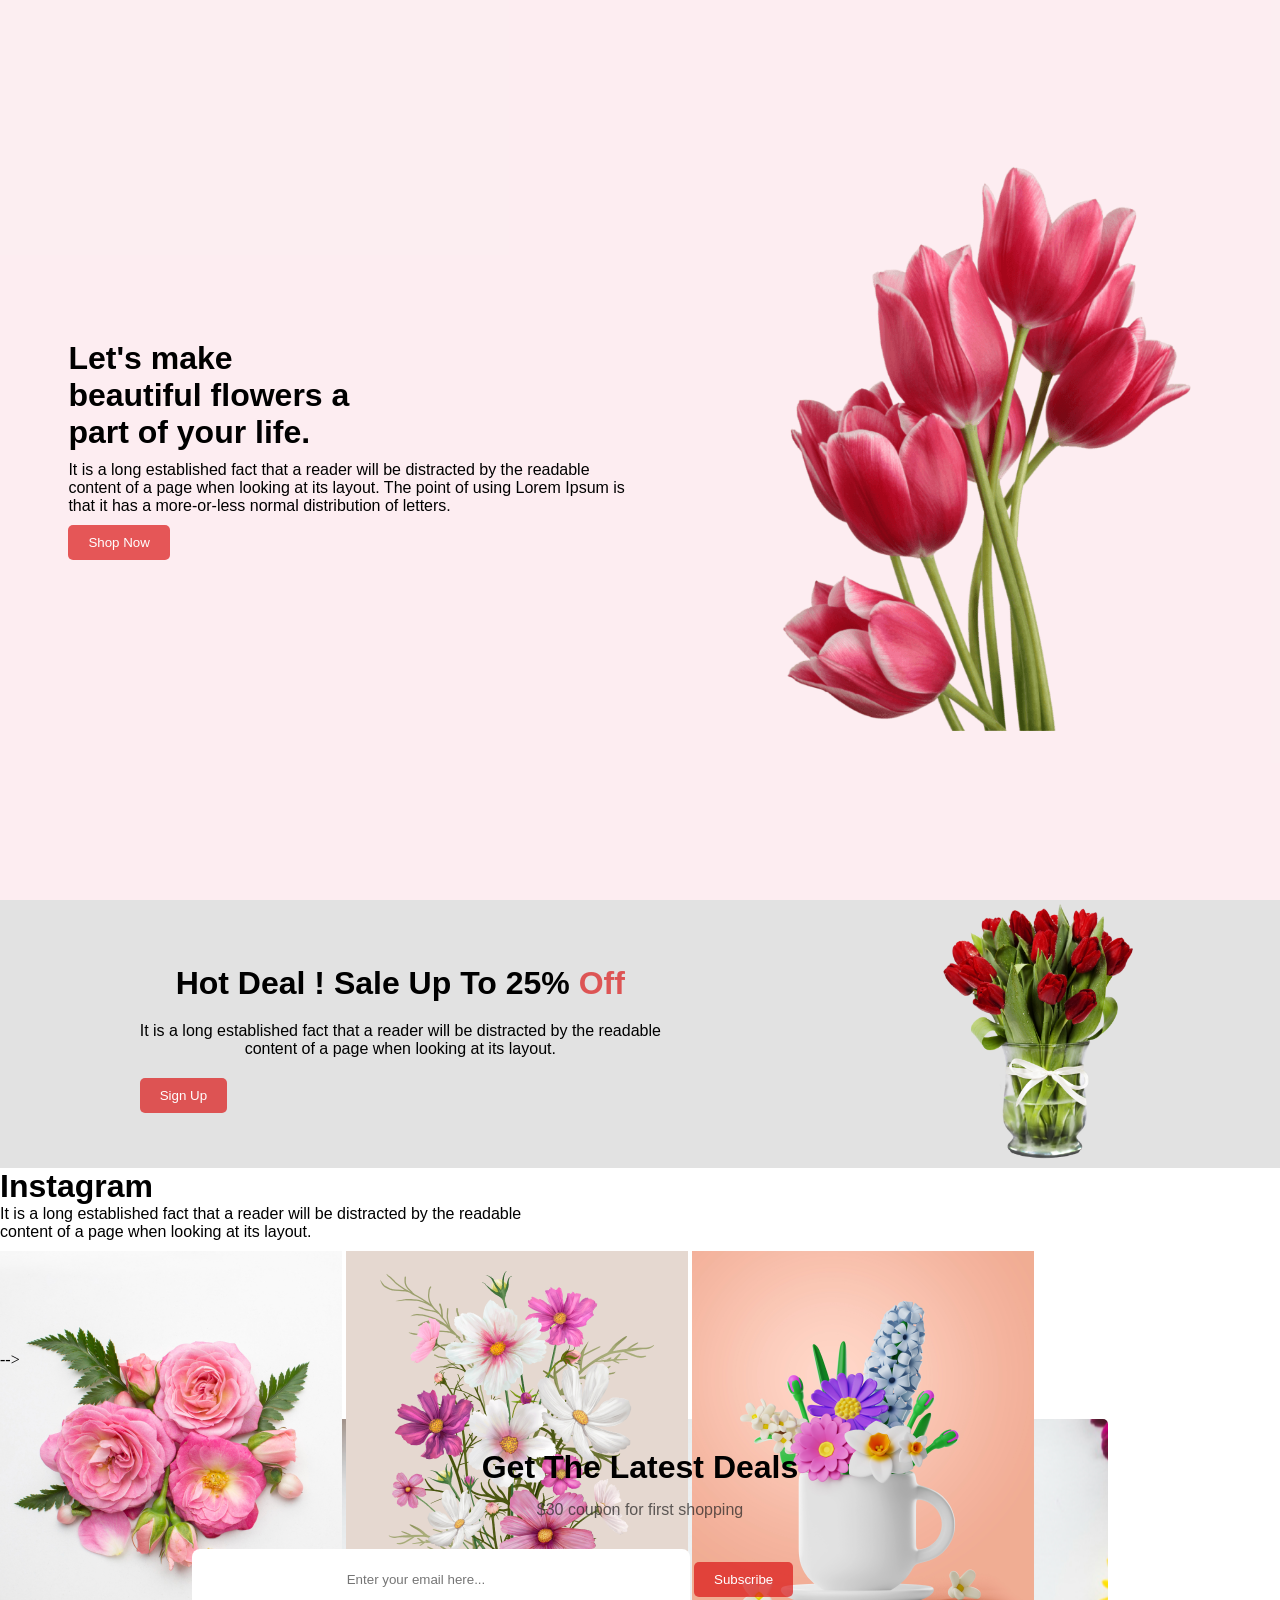
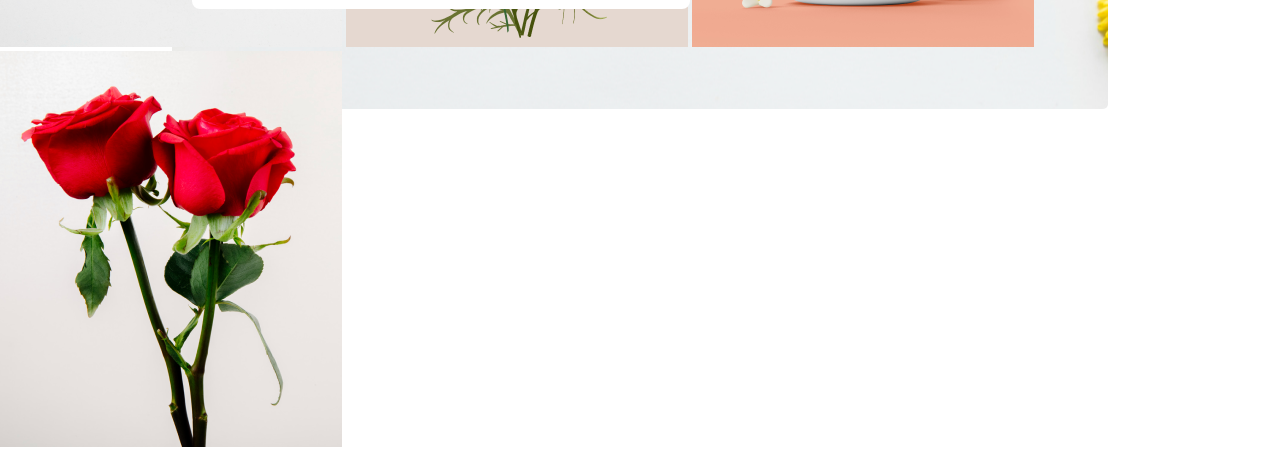
==== flower-shop-assignment/Traial/traial.html @ 669c4208 "first commit" ====
<!DOCTYPE html>
<html lang="en">

<head>
    <meta charset="UTF-8">
    <meta name="viewport" content="width=device-width, initial-scale=1.0">
    <title>Online Flower Shop</title>
    <link rel="stylesheet" href="style/style.css">
</head>

<body>
    <header>


    </header>
    <main>
        <!-- this is the heading section -->
        <section>
            <div class="banner">
                <div class="text">
                    <h1 class="title">Let's make <br> beautiful flowers a 
                     <br> part of your life.</h1>
                    <p class="paragraph">It is a long established fact that a reader will be distracted by the readable <br> content of a page when looking at its layout. The point of using Lorem Ipsum is <br> that it has a more-or-less normal distribution of letters.</p>
                    <input class="btn" type="button" value="Shop Now">
                </div>
                <div class="banner-photo">
                    <img width="450px" src="../Flower Asset/pngwing 10.png" alt="">

                </div>

            </div>

        </section>

        <!-- This is the hot deal section -->
        <section>
            <div class="section">
                <div class="head">
                    <h1 >Hot Deal ! Sale Up To 25% <span>Off</span> </h1>
                    <p>It is a long established fact that a reader will be distracted by the readable<br>content of a page when looking at its layout.</p>
                    <input class="btn change" type="button" value="Sign Up">
                </div>
                <div class="photo">  
                    <img width="200px" src="../Flower Asset/pngwing 8.png" alt="">
                </div>
            </div>
        </section>

        <!-- instagram
        <!-- <section> -->
          <div class="instagram">  
            <div class="paragraph">
                <h1>Instagram</h1>
                <p>It is a long established fact that a reader will be distracted by the readable<br>content of a page when looking at its layout.</p>
            </div>
            <div class="img">
                <img src="../Flower Asset/Flower 01.png" alt="">
                <img src="../Flower Asset/Rectangle 4.png" alt="">
                <img src="../Flower Asset/Rectangle 5.png" alt="">
                <img src="../Flower Asset/Rectangle 6.png" alt="">
            </div>

        </div>
        </section>
         -->
        <!-- get the latest details -->
        <section>
            <div class="Subscribecontainer">
                <h1 class="description">Get The Latest Deals</h1>
                <p>$30 coupon for first shopping</p>
                <input class="input" placeholder="Enter your email here..." type="text" class="email">
                <button class="btn" type="button">Subscribe</button>
                
                
            </div>
        </section>

    </main>
    <footer>


    </footer>
</body>

</html>
---- flower-shop-assignment/Traial/style/style.css ----
* {
    margin: 0px;
    padding: 0px;
}

.banner {
    display: flex;
    justify-content: space-around;
    height: 100vh;
    align-items: center;
    background-color:rgba(229, 84, 115, 0.10);    
    background-position: center;
    background-size: cover;
    background-repeat: no-repeat;
}

.title {
    font-size: xx-large;
    font-weight: bold;
    font-family: 'Franklin Gothic Medium', 'Arial Narrow', Arial, sans-serif;
    padding-bottom: 10px;

}

.paragraph {
    font-family: 'Segoe UI', Tahoma, Geneva, Verdana, sans-serif;
    padding-bottom: 10px;
}

.btn{
    padding: 10px 20px;
    background-color: rgba(219, 20, 20, 0.692);
    color: white;
    border: none;
    border-radius: 5px;
    
}
.section{
    display: flex;
    justify-content: space-around;
    align-items: center;
    background-color:rgb(226, 226, 226);
    background-position: center;
    background-size: cover;
    background-repeat: no-repeat;
}      
span{
    color:rgba(219, 20, 20, 0.692);
}
.description,.head > h1{
font-family: 'Segoe UI', Tahoma, Geneva, Verdana, sans-serif;
font-size: xx-large;
padding-top: 10px;
padding-bottom: 10px;
text-align: center;
justify-content: center;
}
.head > p{
    font-family: 'Segoe UI', Tahoma, Geneva, Verdana, sans-serif;
    padding-top: 10px;
    padding-bottom: 20px;
    justify-content: center;
    text-align: center;
}
.paragraph,{
    font-family: 'Segoe UI', Tahoma, Geneva, Verdana, sans-serif;
    font-size: x-large;
    padding-top: 20px;
    padding-bottom: 10px;
    text-align: center;
    justify-content: center;
}
.img{
    justify-content: space-evenly;
    align-items: center;
    white: space 5px;
    height: 100px;
}
.Subscribecontainer{
    background-image: url("../style/back\ 9.png");
    width: 70%;
    margin: auto;
    padding: 20px;
    border-radius: 5px;
    margin-top: 50px;
    margin-bottom:50px;
    background-position: center;  
    height: 250px;
}
.input{
    height: 60px;
    flex-shrink: 0;
    padding-right: 50px;
    border-radius: 8px;
    background: #FFF;
    width: 50%;
    text-align: center;
    border: none;
   
}
.Subscribecontainer > p{
    font-family: 'Segoe UI', Tahoma, Geneva, Verdana, sans-serif;
    color: rgba(34, 32, 32, 0.706);
    padding-top: 5px;
    padding-bottom: 30px;
    text-align: center;
    justify-content: center;  
}
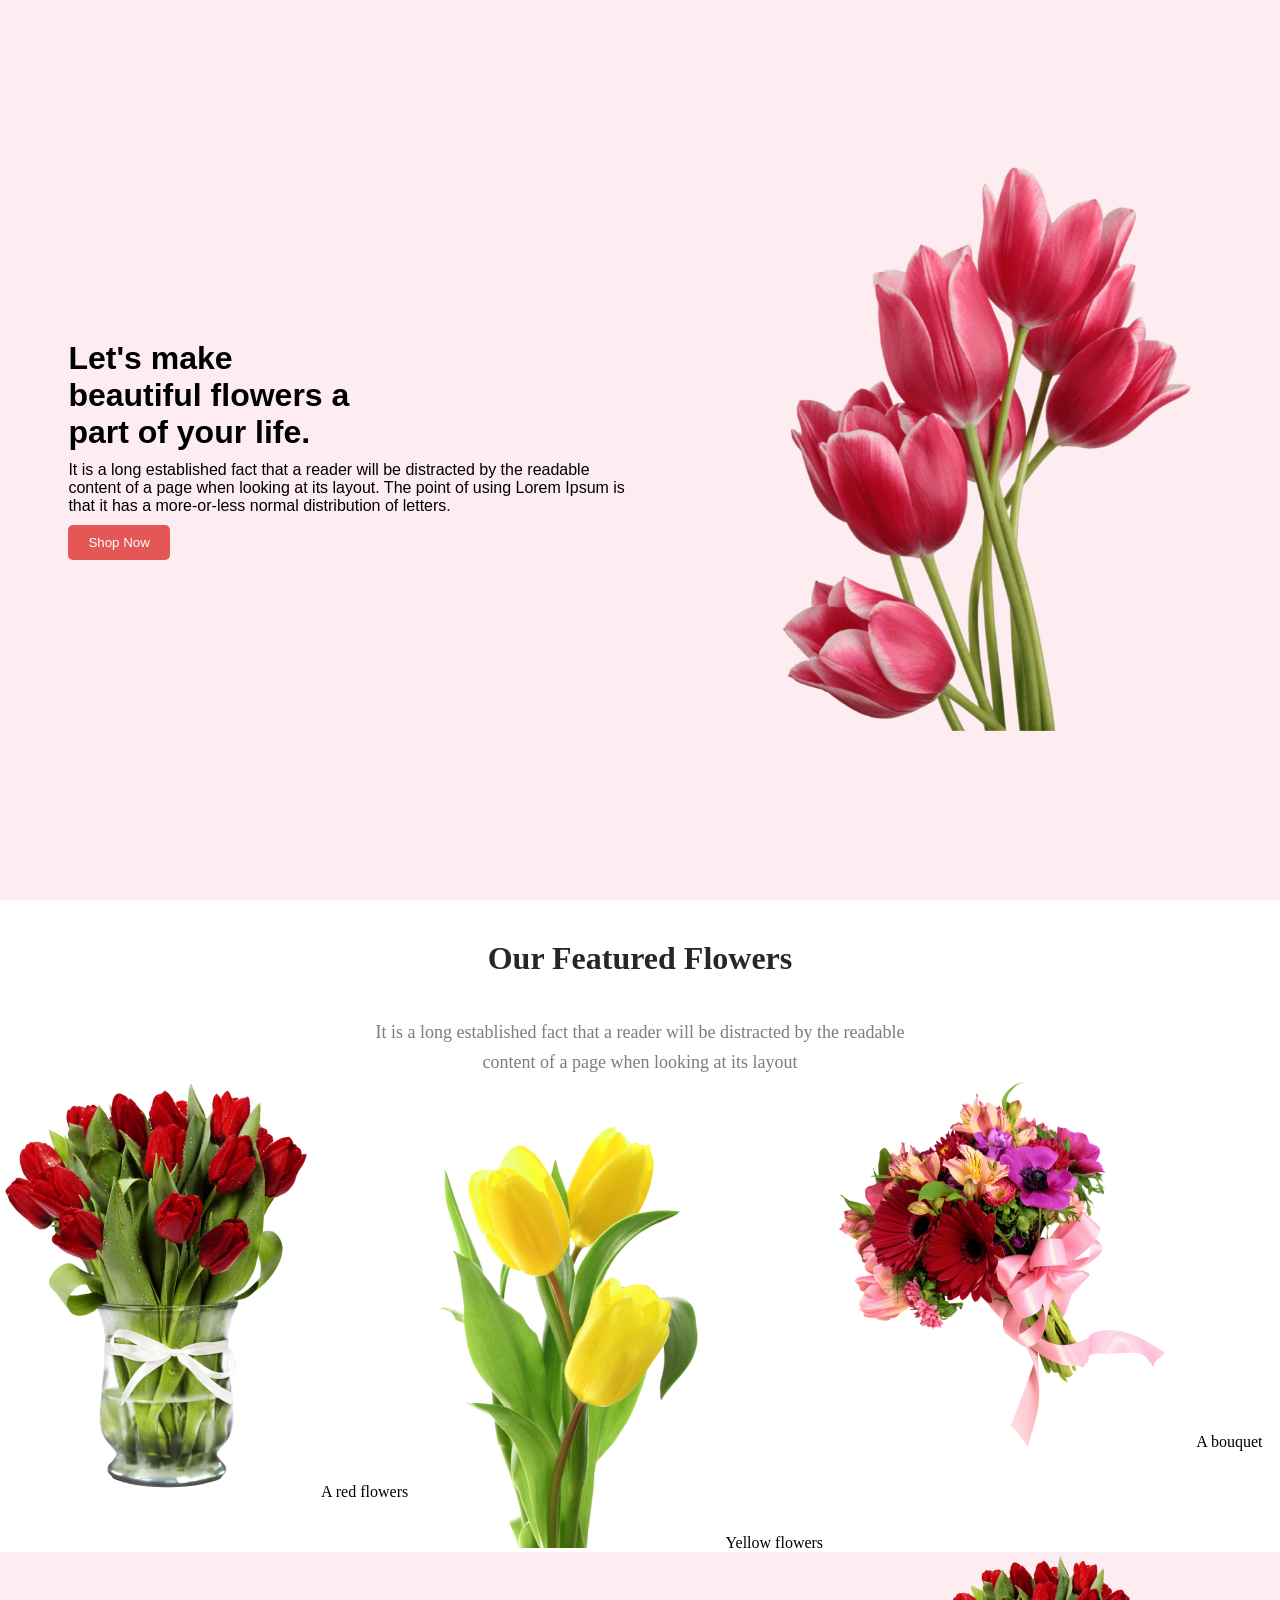
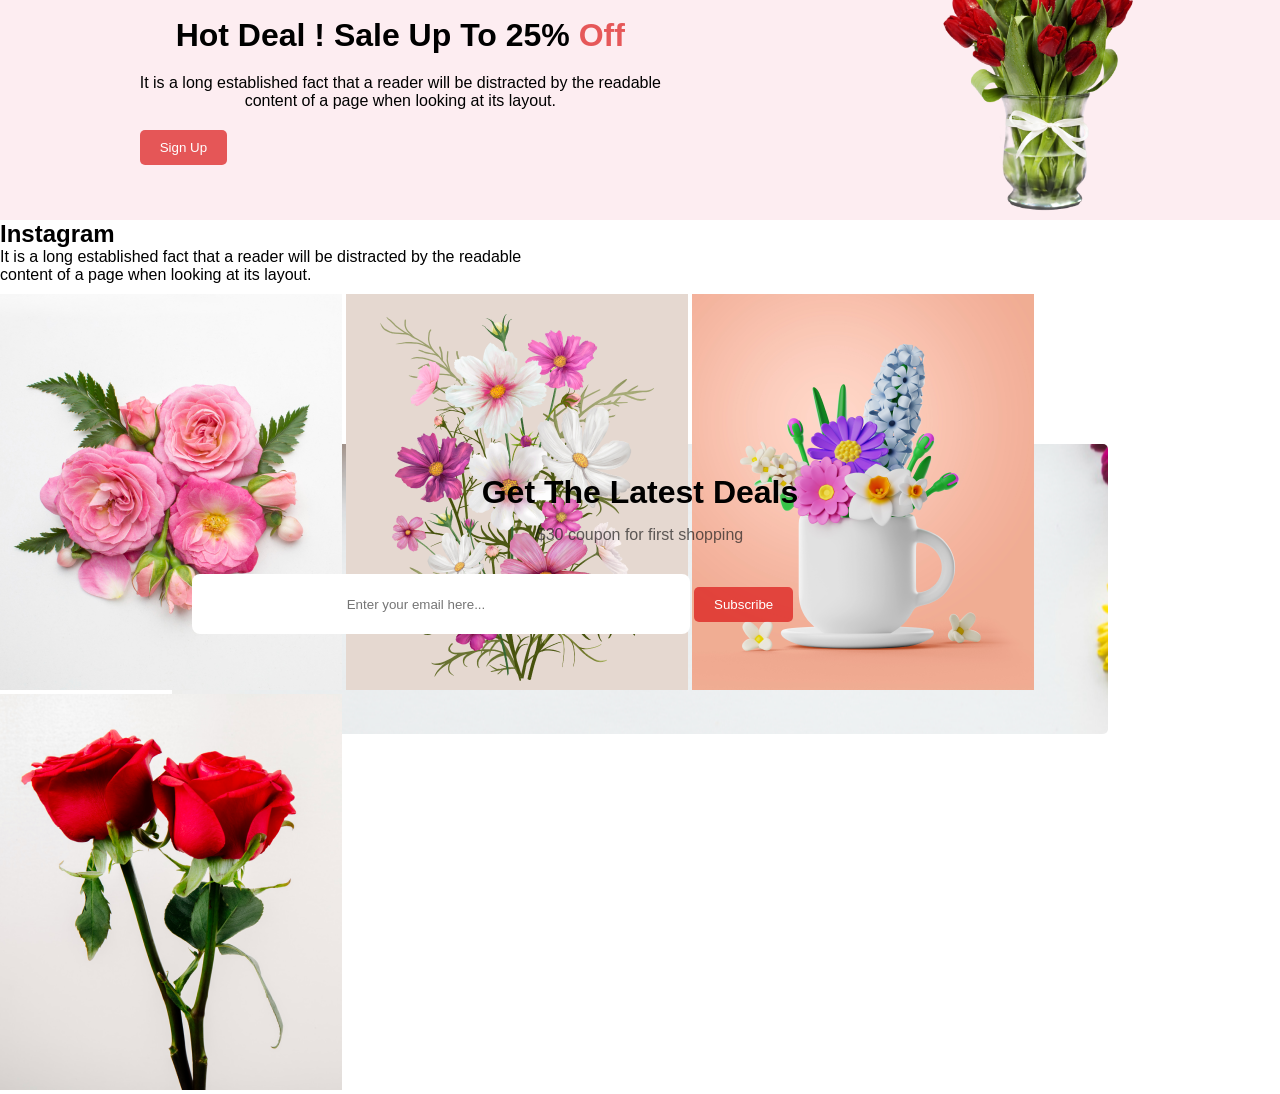
==== commit 518198b4: "our features" ====
--- a/flower-shop-assignment/Traial/traial.html
+++ b/flower-shop-assignment/Traial/traial.html
@@ -10,68 +10,91 @@
 
 <body>
     <header>
-
-
-    </header>
-    <main>
-        <!-- this is the heading section -->
+    <!-- this is the heading section -->
         <section>
             <div class="banner">
                 <div class="text">
-                    <h1 class="title">Let's make <br> beautiful flowers a 
-                     <br> part of your life.</h1>
-                    <p class="paragraph">It is a long established fact that a reader will be distracted by the readable <br> content of a page when looking at its layout. The point of using Lorem Ipsum is <br> that it has a more-or-less normal distribution of letters.</p>
+                    <h1 class="title">Let's make <br> beautiful flowers a
+                    <br> part of your life.</h1>
+                    <p class="paragraph">It is a long established fact that a reader will be distracted by the readable
+                    <br> content of a page when looking at its layout. The point of using Lorem Ipsum is <br> that it has a more-or-less normal distribution of letters.</p>
                     <input class="btn" type="button" value="Shop Now">
                 </div>
                 <div class="banner-photo">
                     <img width="450px" src="../Flower Asset/pngwing 10.png" alt="">
 
                 </div>
-
             </div>
 
         </section>
 
-        <!-- This is the hot deal section -->
+    </header>
+    <main>
+        <!-- our feature -->
+        <section>
+            <h3 class="section-title">Our Featured Flowers</h3>
+            <p class="section-description">It is a long established fact that a reader will be distracted by the readable <br>
+            content of a page when looking at its layout</p>            
+        
+            <div class="picture-container">
+                <div class="picture1">
+                    <img src="../Flower Asset/pngwing 8.png" alt="">
+                    <caption class="cap-des">A red flowers</caption>
+                </div>
+                <div class="picture2">
+                    <img src="../Flower Asset/pngwing 7.png" alt="">
+                    <caption class="cap-des">Yellow flowers</caption>
+                </div>
+                <div class="picture3">
+                    <img src="../Flower Asset/pngwing 5.png" alt="">
+                    <caption class="cap-des">A bouquet</caption>
+                </div>
+
+            </div>
+        </section>
+        
+    <!-- This is the hot deal section -->
         <section>
             <div class="section">
                 <div class="head">
-                    <h1 >Hot Deal ! Sale Up To 25% <span>Off</span> </h1>
-                    <p>It is a long established fact that a reader will be distracted by the readable<br>content of a page when looking at its layout.</p>
+                    <h1>Hot Deal ! Sale Up To 25% <span>Off</span> </h1>
+                    <p>It is a long established fact that a reader will be distracted by the readable<br>content of a
+                        page when looking at its layout.</p>
                     <input class="btn change" type="button" value="Sign Up">
                 </div>
-                <div class="photo">  
+                <div class="photo">
                     <img width="200px" src="../Flower Asset/pngwing 8.png" alt="">
                 </div>
             </div>
         </section>
 
-        <!-- instagram
-        <!-- <section> -->
-          <div class="instagram">  
-            <div class="paragraph">
-                <h1>Instagram</h1>
-                <p>It is a long established fact that a reader will be distracted by the readable<br>content of a page when looking at its layout.</p>
+    <!-- instagram -->
+        <section>
+            <div class="instagram">
+                <div class="paragraph">
+                    <h1>Instagram</h1>
+                    <p>It is a long established fact that a reader will be distracted by the readable<br>content of a
+                        page when looking at its layout.</p>
+                </div>
+                <div class="img">
+                    <img src="../Flower Asset/Flower 01.png" alt="">
+                    <img src="../Flower Asset/Rectangle 4.png" alt="">
+                    <img src="../Flower Asset/Rectangle 5.png" alt="">
+                    <img src="../Flower Asset/Rectangle 6.png" alt="">
+                </div>
+
             </div>
-            <div class="img">
-                <img src="../Flower Asset/Flower 01.png" alt="">
-                <img src="../Flower Asset/Rectangle 4.png" alt="">
-                <img src="../Flower Asset/Rectangle 5.png" alt="">
-                <img src="../Flower Asset/Rectangle 6.png" alt="">
-            </div>
+        </section>
 
-        </div>
-        </section>
-         -->
-        <!-- get the latest details -->
+
+    <!-- get the latest details -->
         <section>
             <div class="Subscribecontainer">
                 <h1 class="description">Get The Latest Deals</h1>
                 <p>$30 coupon for first shopping</p>
                 <input class="input" placeholder="Enter your email here..." type="text" class="email">
                 <button class="btn" type="button">Subscribe</button>
-                
-                
+
             </div>
         </section>
 
--- a/flower-shop-assignment/Traial/style/style.css
+++ b/flower-shop-assignment/Traial/style/style.css
@@ -14,6 +14,7 @@
     background-repeat: no-repeat;
 }
 
+
 .title {
     font-size: xx-large;
     font-weight: bold;
@@ -21,7 +22,26 @@
     padding-bottom: 10px;
 
 }
+.featurecontainer > h1{
+    color: #272727;
+    text-align: center;
+    font-family: Lato;
+    font-size: xx-large;
+    font-style: normal;
+    font-weight: bold;
+    line-height: normal;
+    margin-top: 8%;
+    margin-bottom: 2%;
+}
+.featurecontainer > p{
+    color: #343333;
+    text-align: center;
+    font-family: Lato;
+    font-style: normal;
+    line-height: normal;
+    margin-bottom: 4%;
 
+} 
 .paragraph {
     font-family: 'Segoe UI', Tahoma, Geneva, Verdana, sans-serif;
     padding-bottom: 10px;
@@ -39,7 +59,7 @@
     display: flex;
     justify-content: space-around;
     align-items: center;
-    background-color:rgb(226, 226, 226);
+    background-color:rgba(229, 84, 115, 0.10);
     background-position: center;
     background-size: cover;
     background-repeat: no-repeat;
@@ -105,4 +125,27 @@
     padding-bottom: 30px;
     text-align: center;
     justify-content: center;  
+}
+.section-title{
+    color: #272727;
+    text-align: center;
+    font-family: Lato;
+    font-size: xx-large;
+    font-style: normal;
+    font-weight: 800;
+    line-height: normal;
+    padding: 40px;
+
+}
+.section-description{
+    color: rgba(39, 39, 39, 0.60);
+    text-align: center;
+    font-family: Lato;
+    font-size: 18px;
+    font-style: normal;
+    font-weight: 400;
+    line-height: 30px;
+}
+.picture-container{
+    display: flex;
 }
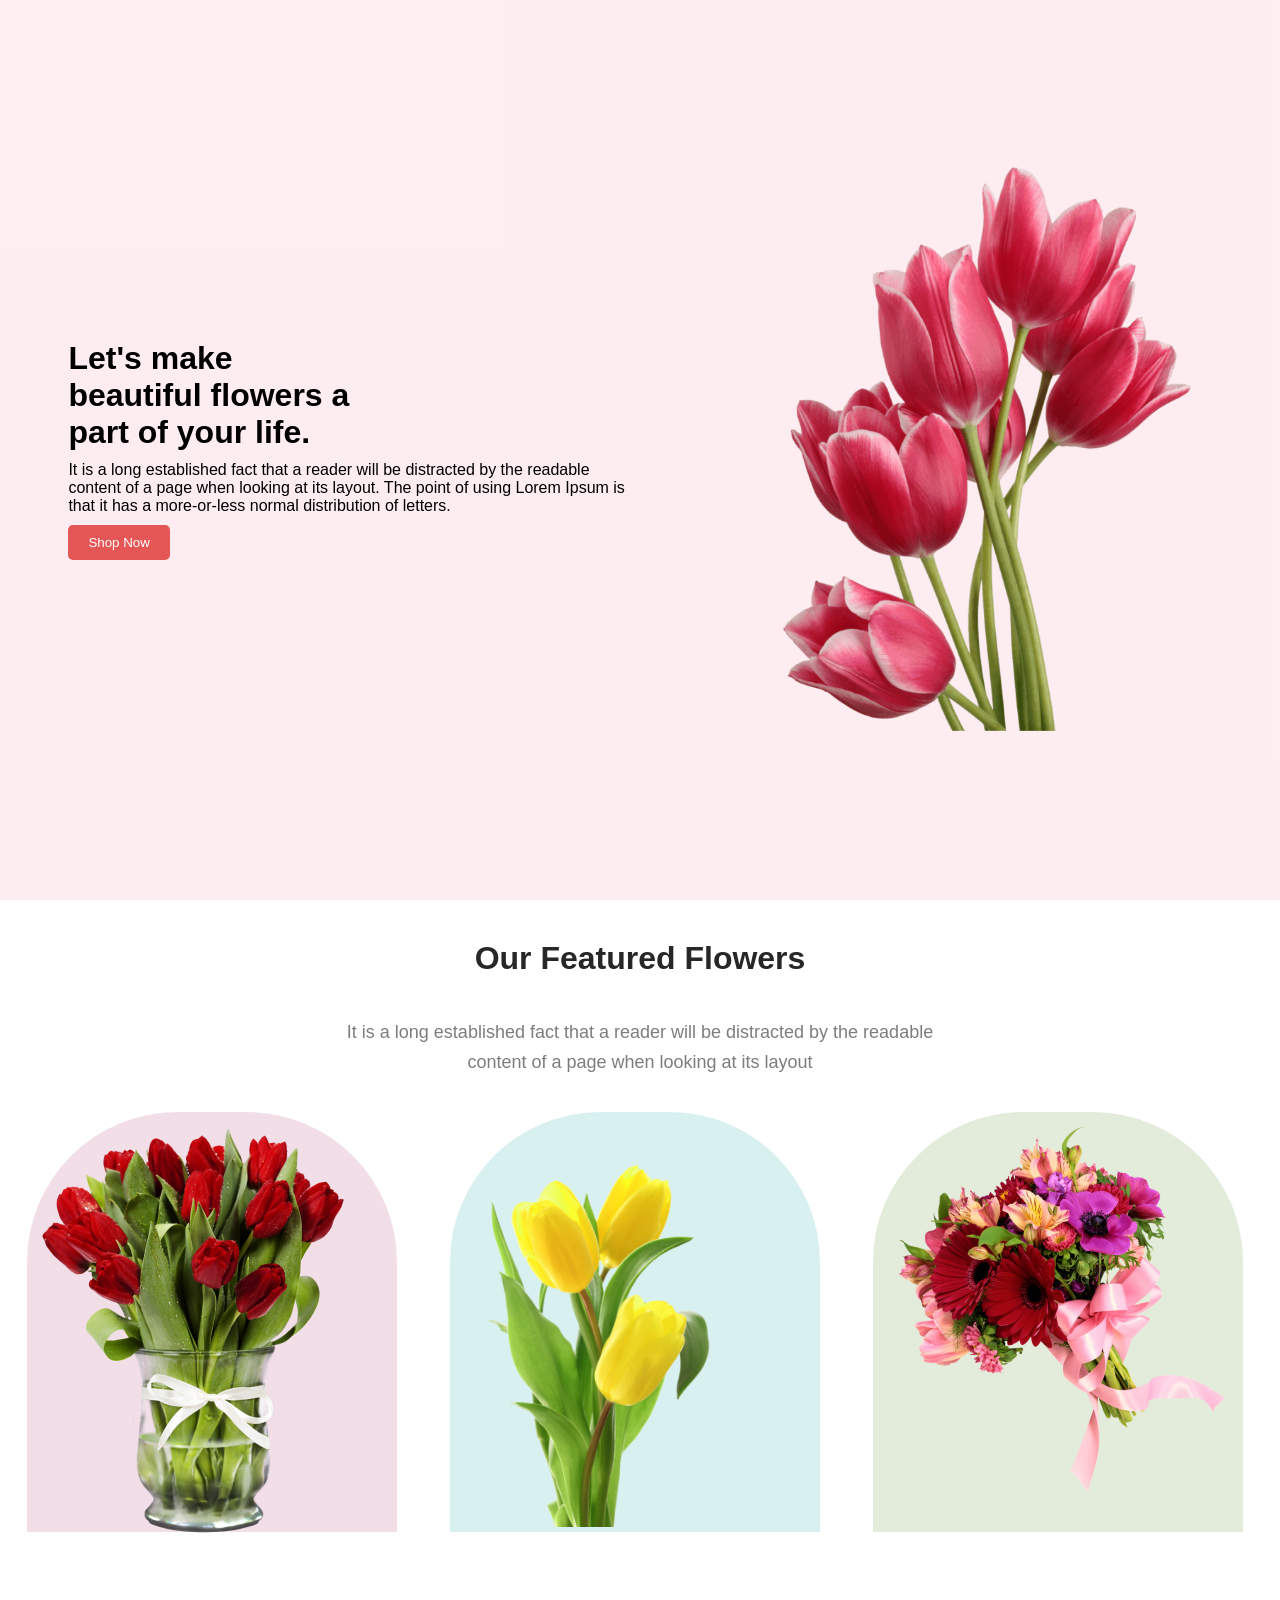
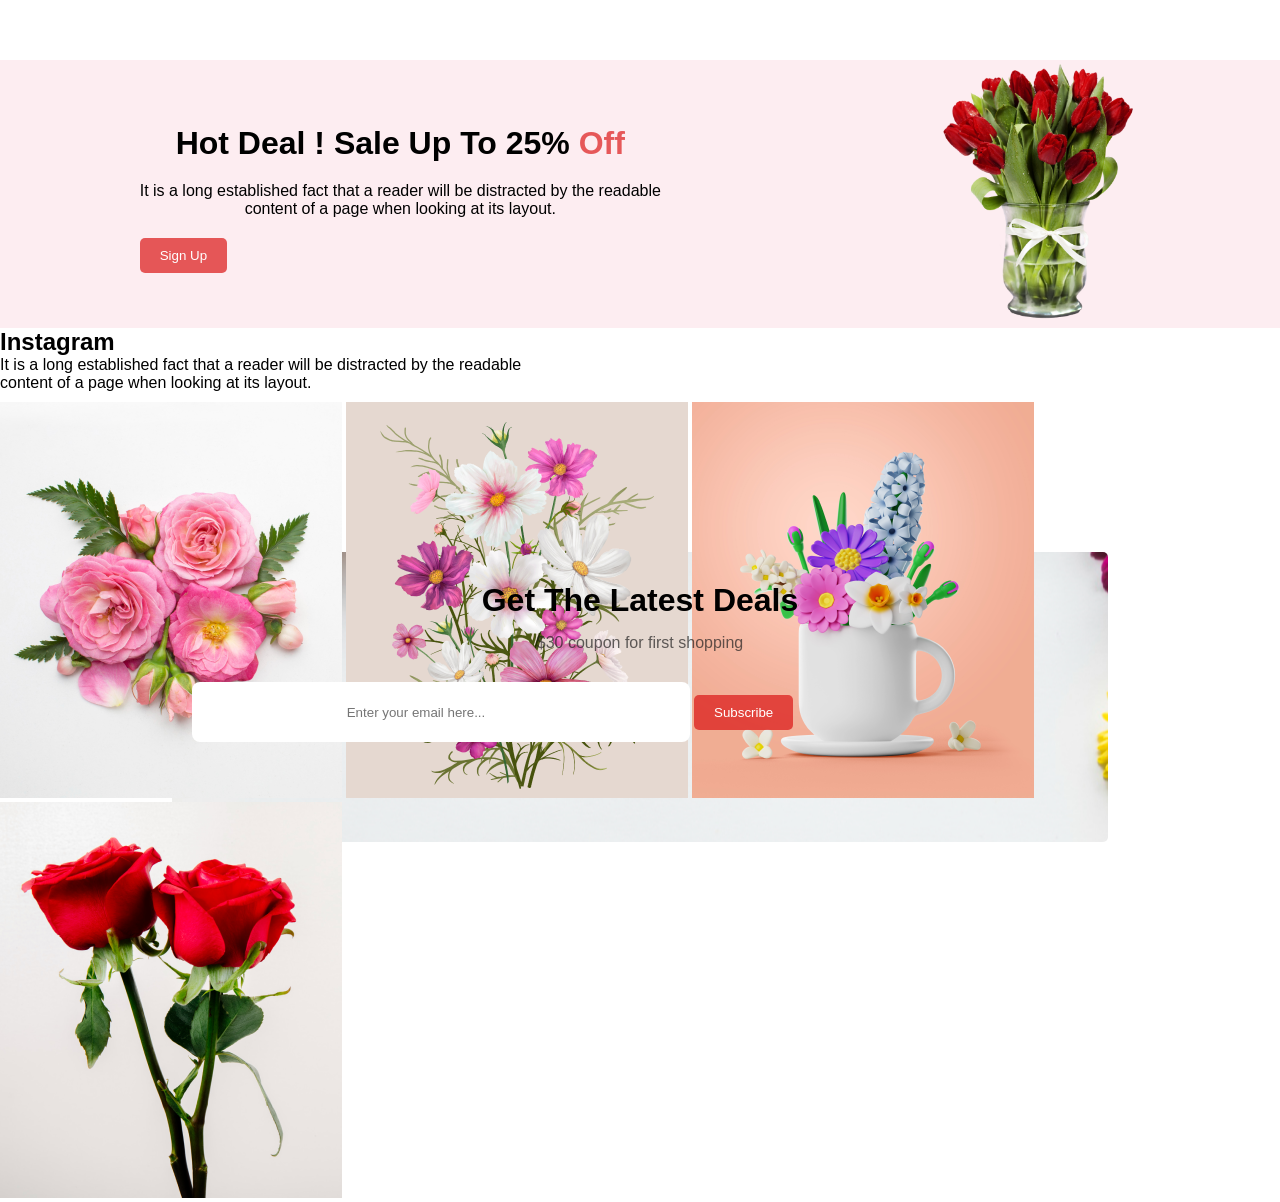
==== commit 26353dba: "our features flowers" ====
--- a/flower-shop-assignment/Traial/traial.html
+++ b/flower-shop-assignment/Traial/traial.html
@@ -39,18 +39,21 @@
             <div class="picture-container">
                 <div class="picture1">
                     <img src="../Flower Asset/pngwing 8.png" alt="">
-                    <caption class="cap-des">A red flowers</caption>
                 </div>
                 <div class="picture2">
-                    <img src="../Flower Asset/pngwing 7.png" alt="">
-                    <caption class="cap-des">Yellow flowers</caption>
+                    <img width="270px" src="../Flower Asset/pngwing 7.png" alt="">
                 </div>
                 <div class="picture3">
                     <img src="../Flower Asset/pngwing 5.png" alt="">
-                    <caption class="cap-des">A bouquet</caption>
                 </div>
 
             </div>
+        
+        <section>
+
+
+        </section>    
+            
         </section>
         
     <!-- This is the hot deal section -->
--- a/flower-shop-assignment/Traial/style/style.css
+++ b/flower-shop-assignment/Traial/style/style.css
@@ -129,7 +129,7 @@
 .section-title{
     color: #272727;
     text-align: center;
-    font-family: Lato;
+    font-family: 'Segoe UI', Tahoma, Geneva, Verdana, sans-serif;
     font-size: xx-large;
     font-style: normal;
     font-weight: 800;
@@ -140,12 +140,46 @@
 .section-description{
     color: rgba(39, 39, 39, 0.60);
     text-align: center;
-    font-family: Lato;
+    font-family: 'Segoe UI', Tahoma, Geneva, Verdana, sans-serif;
     font-size: 18px;
     font-style: normal;
     font-weight: 400;
     line-height: 30px;
+    margin-bottom: 35px;
 }
+
 .picture-container{
     display: flex;
+    border-radius: 500px;
+    align-items: center;
+    justify-content: space-around;
+    margin-right: 10px;
+    margin-bottom: 10%;
+    
+}
+.picture1{
+    background: rgba(167, 33, 98, 0.15);
+    width: 350px;
+    height: 400px;
+    align-items: center;
+    border-top-left-radius: 150px;
+    border-top-right-radius: 150px;
+    padding: 10px;
+
+}
+.picture2{
+    background:rgba(5, 151, 160, 0.15);
+    width: 350px;
+    height: 400px;
+    border-top-left-radius: 150px;
+    border-top-right-radius: 150px;
+    padding: 10px;
+}
+.picture3{
+    background: rgba(71, 125, 17, 0.15);
+    width: 350px;
+    height: 400px;  
+    border-top-left-radius: 150px;
+    border-top-right-radius: 150px;
+    padding: 10px;
 }
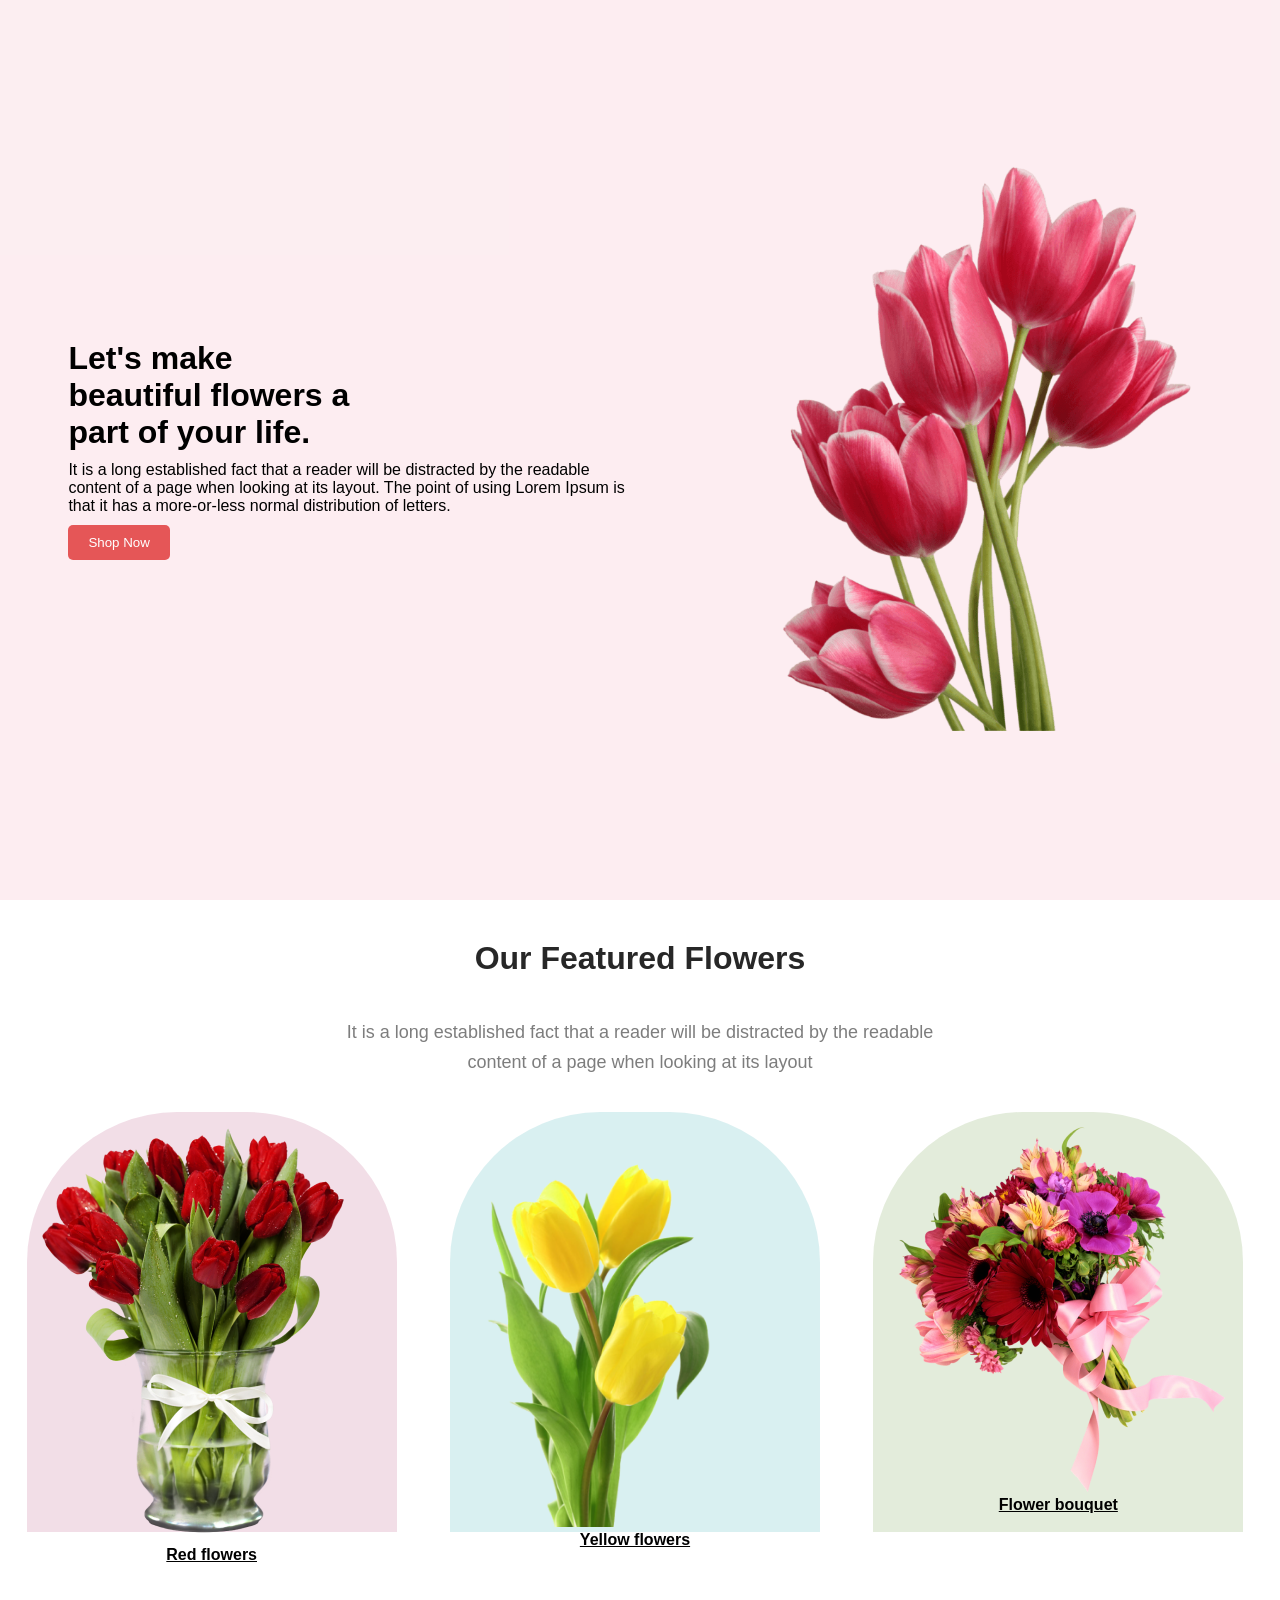
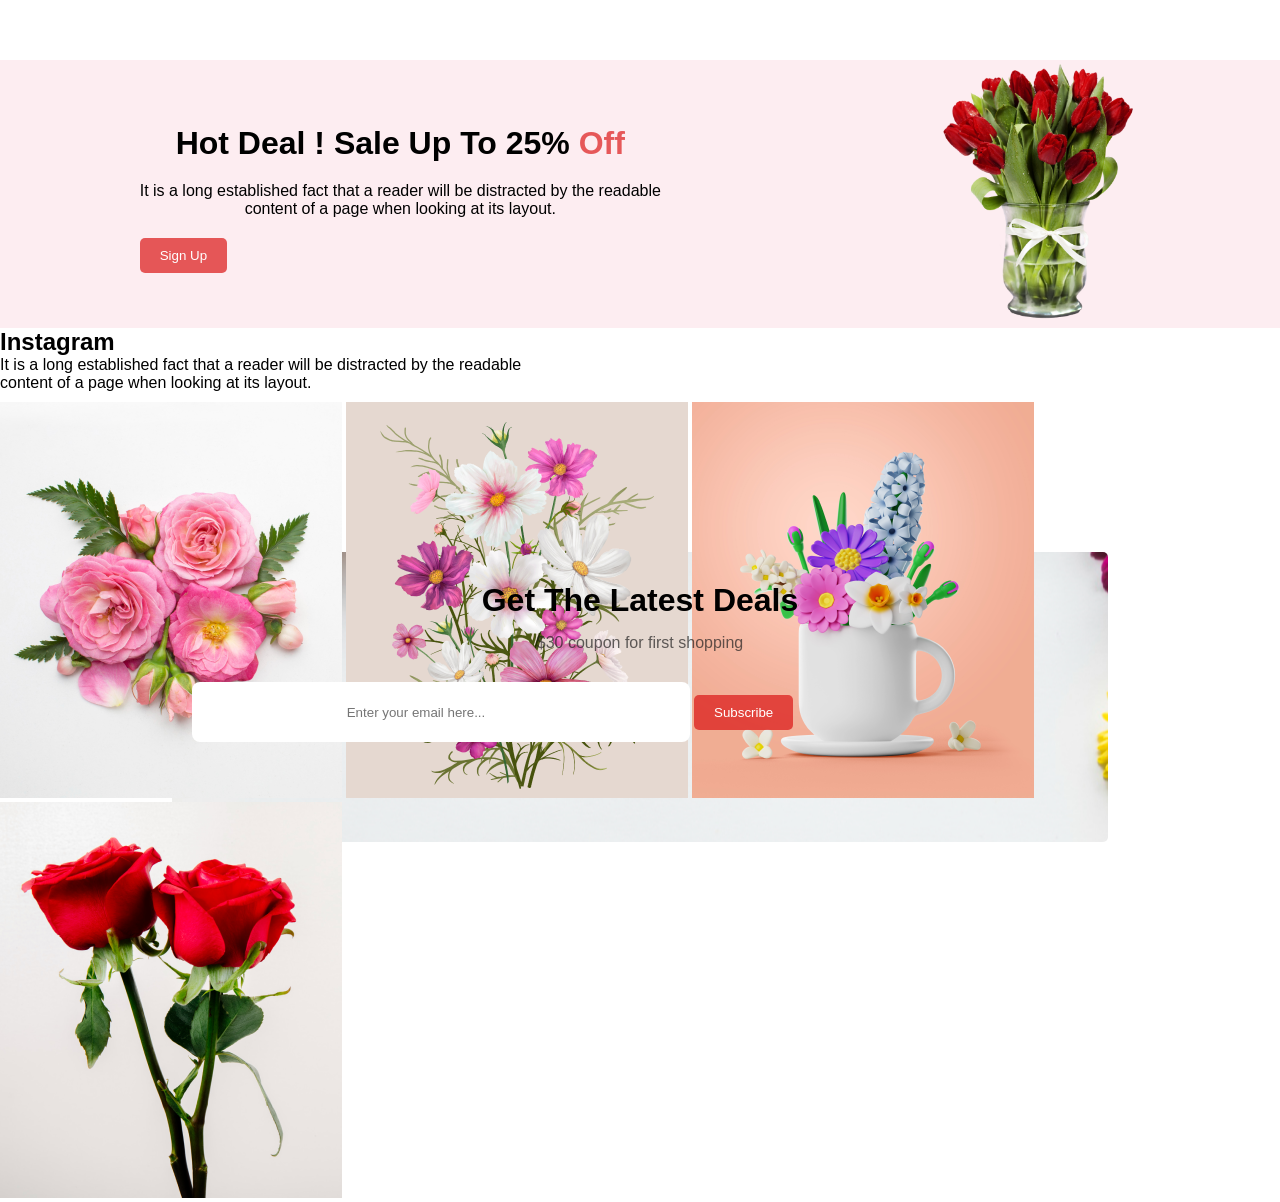
==== commit 54a4d3c4: "figure caption added" ====
--- a/flower-shop-assignment/Traial/traial.html
+++ b/flower-shop-assignment/Traial/traial.html
@@ -39,12 +39,15 @@
             <div class="picture-container">
                 <div class="picture1">
                     <img src="../Flower Asset/pngwing 8.png" alt="">
+                    <figcaption class="fig-align">Red flowers </figcaption>
                 </div>
                 <div class="picture2">
                     <img width="270px" src="../Flower Asset/pngwing 7.png" alt="">
+                    <figcaption class="fig-align">Yellow flowers</figcaption>
                 </div>
                 <div class="picture3">
                     <img src="../Flower Asset/pngwing 5.png" alt="">
+                    <figcaption class="fig-align">Flower bouquet</figcaption>
                 </div>
 
             </div>
--- a/flower-shop-assignment/Traial/style/style.css
+++ b/flower-shop-assignment/Traial/style/style.css
@@ -182,4 +182,11 @@
     border-top-left-radius: 150px;
     border-top-right-radius: 150px;
     padding: 10px;
+}
+.fig-align{
+    text-align: center;
+    text-decoration-line: underline;
+    font-weight: bolder;
+    font-family: 'Segoe UI', Tahoma, Geneva, Verdana, sans-serif;
+    
 }
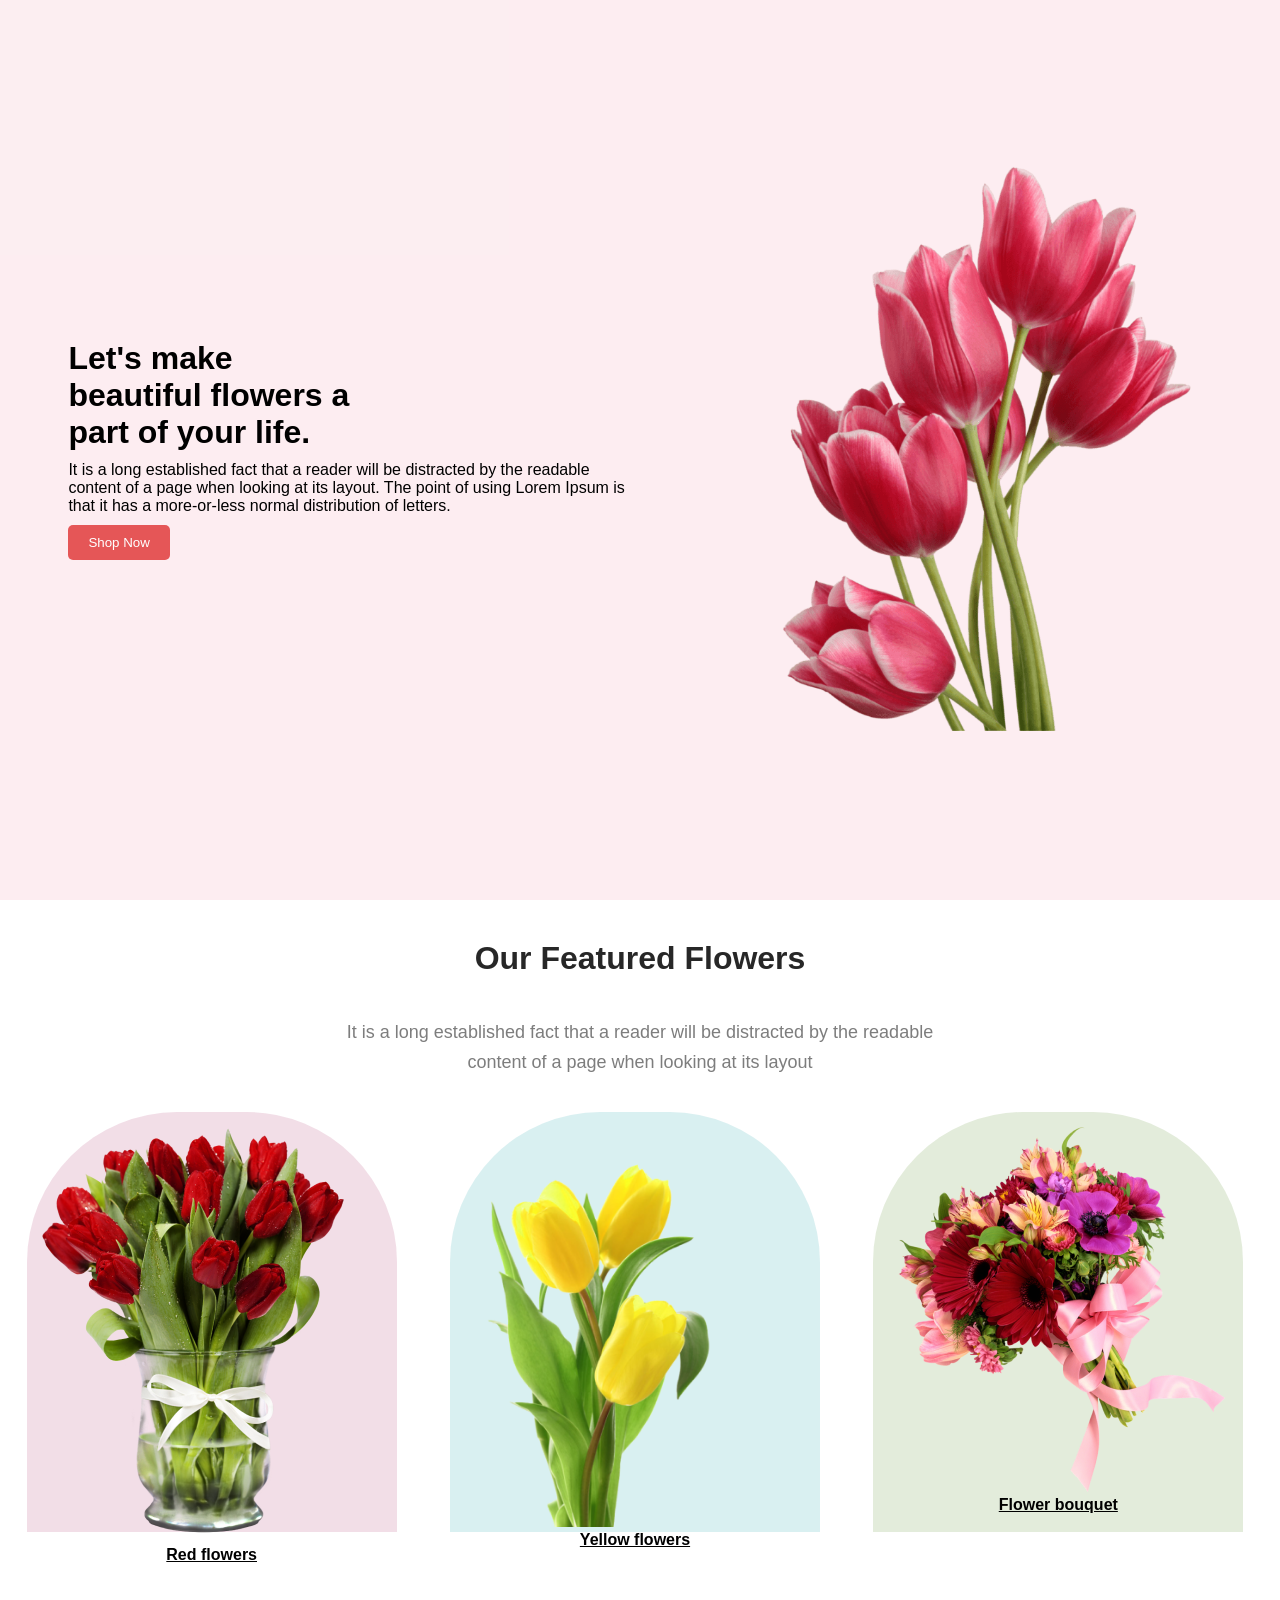
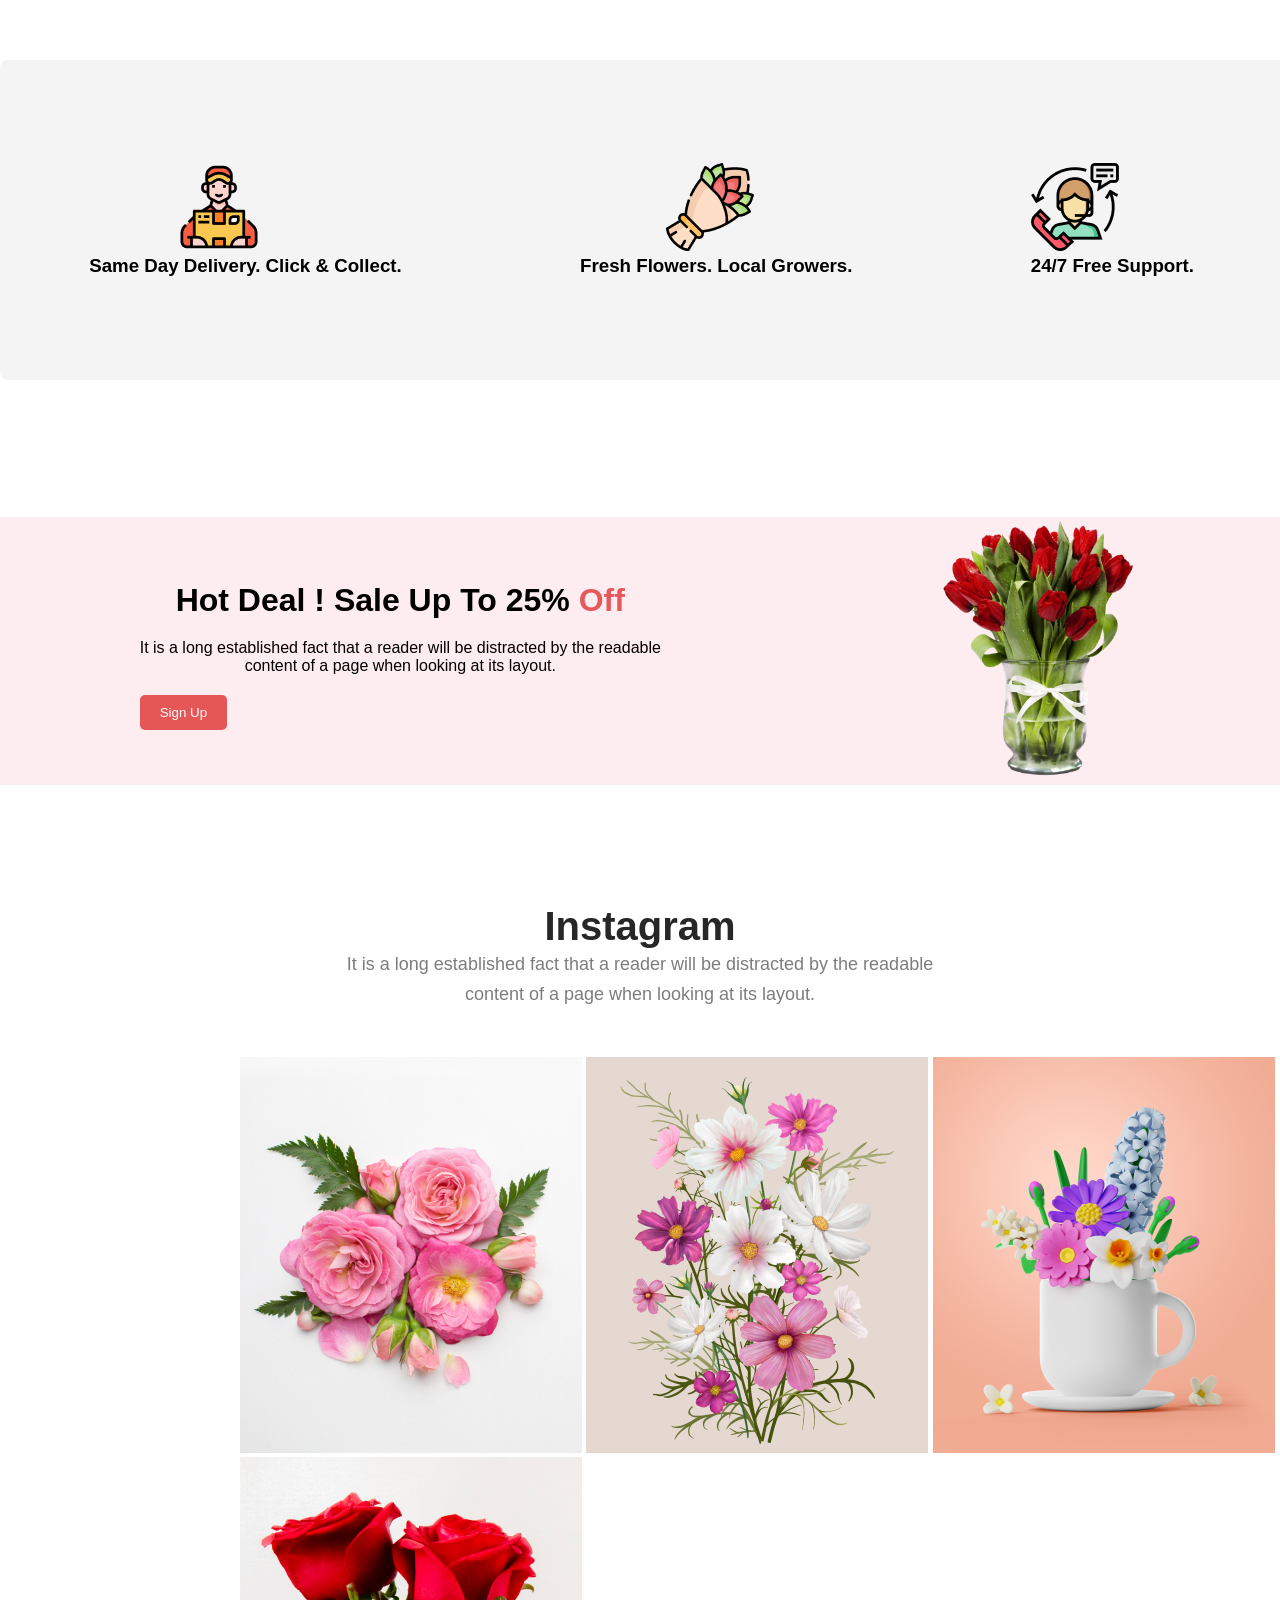
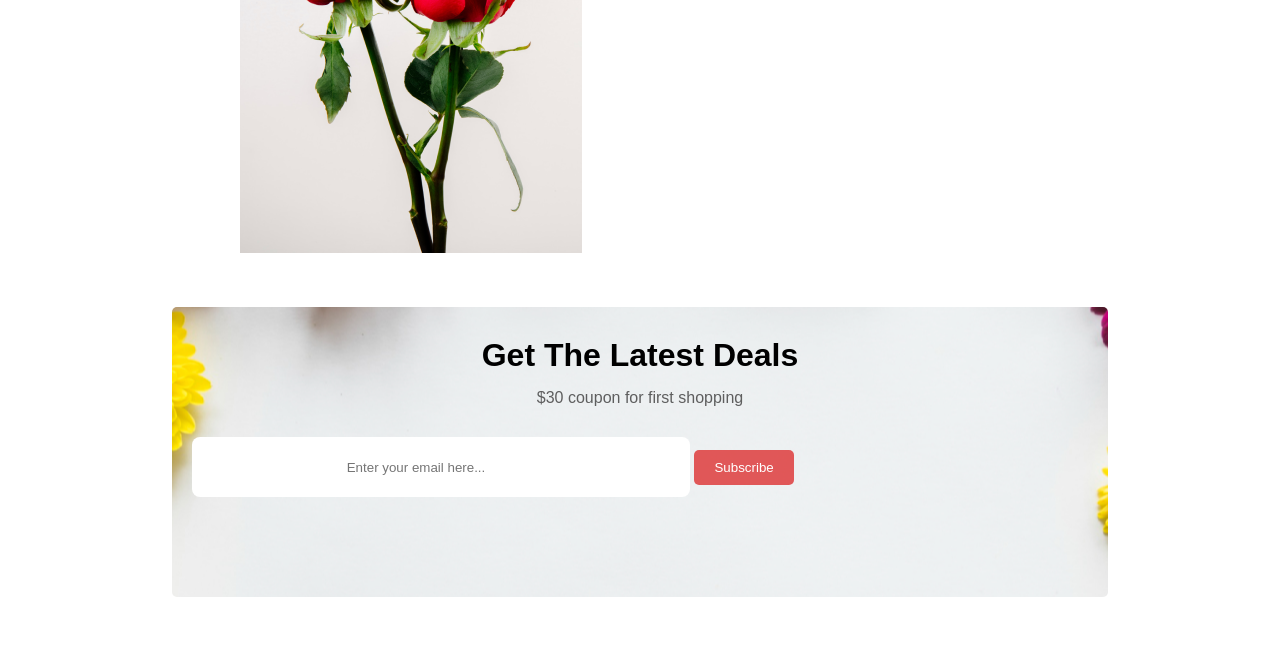
==== commit 20b5b126: "instagram title and photos update" ====
--- a/flower-shop-assignment/Traial/traial.html
+++ b/flower-shop-assignment/Traial/traial.html
@@ -50,13 +50,21 @@
                     <figcaption class="fig-align">Flower bouquet</figcaption>
                 </div>
 
+            </div>   
+        </section>
+        <section class="box">
+            <div>
+            <img class="icon" src="../Flower Asset/Group 57.png" alt="">
+            <h3>Same Day Delivery. Click & Collect.</h3>
             </div>
-        
-        <section>
-
-
-        </section>    
-            
+            <div>
+            <img src="../Flower Asset/Group 58.png" alt="" class="icon">
+            <h3 class="icon-descrip">Fresh Flowers. Local Growers.</h3>
+            </div>
+            <div>
+            <img src="../Flower Asset/Group 59.png" alt="" class="icon3">
+            <h3 class="icon-descrip">24/7 Free Support.</h3>
+            </div>
         </section>
         
     <!-- This is the hot deal section -->
@@ -75,20 +83,14 @@
         </section>
 
     <!-- instagram -->
-        <section>
-            <div class="instagram">
-                <div class="paragraph">
-                    <h1>Instagram</h1>
-                    <p>It is a long established fact that a reader will be distracted by the readable<br>content of a
-                        page when looking at its layout.</p>
-                </div>
-                <div class="img">
-                    <img src="../Flower Asset/Flower 01.png" alt="">
-                    <img src="../Flower Asset/Rectangle 4.png" alt="">
-                    <img src="../Flower Asset/Rectangle 5.png" alt="">
-                    <img src="../Flower Asset/Rectangle 6.png" alt="">
-                </div>
-
+        <section class="instagram-container">
+            <h1 class="instagram-title">Instagram</h1>
+            <p class="title-description">It is a long established fact that a reader will be distracted by the readable <br>content of a page when looking at its layout.</p>
+            <div class="image-container">
+                <img  src="../Flower Asset/Flower 01.png" alt="">
+                <img  src="../Flower Asset/Rectangle 4.png" alt="">
+                <img  src="../Flower Asset/Rectangle 5.png" alt="">
+                <img  src="../Flower Asset/Rectangle 6.png" alt="">
             </div>
         </section>
 
--- a/flower-shop-assignment/Traial/style/style.css
+++ b/flower-shop-assignment/Traial/style/style.css
@@ -1,6 +1,7 @@
 * {
     margin: 0px;
     padding: 0px;
+    font-family: 'Segoe UI', Tahoma, Geneva, Verdana, sans-serif;
 }
 
 .banner {
@@ -8,7 +9,7 @@
     justify-content: space-around;
     height: 100vh;
     align-items: center;
-    background-color:rgba(229, 84, 115, 0.10);    
+    background-color: rgba(229, 84, 115, 0.10);
     background-position: center;
     background-size: cover;
     background-repeat: no-repeat;
@@ -18,11 +19,11 @@
 .title {
     font-size: xx-large;
     font-weight: bold;
-    font-family: 'Franklin Gothic Medium', 'Arial Narrow', Arial, sans-serif;
     padding-bottom: 10px;
 
 }
-.featurecontainer > h1{
+
+.featurecontainer>h1 {
     color: #272727;
     text-align: center;
     font-family: Lato;
@@ -33,7 +34,8 @@
     margin-top: 8%;
     margin-bottom: 2%;
 }
-.featurecontainer > p{
+
+.featurecontainer>p {
     color: #343333;
     text-align: center;
     font-family: Lato;
@@ -41,73 +43,80 @@
     line-height: normal;
     margin-bottom: 4%;
 
-} 
+}
+
 .paragraph {
-    font-family: 'Segoe UI', Tahoma, Geneva, Verdana, sans-serif;
     padding-bottom: 10px;
 }
 
-.btn{
+.btn {
     padding: 10px 20px;
     background-color: rgba(219, 20, 20, 0.692);
     color: white;
     border: none;
     border-radius: 5px;
-    
-}
-.section{
-    display: flex;
-    justify-content: space-around;
-    align-items: center;
-    background-color:rgba(229, 84, 115, 0.10);
+
+}
+
+.section {
+    display: flex;
+    justify-content: space-around;
+    align-items: center;
+    background-color: rgba(229, 84, 115, 0.10);
     background-position: center;
     background-size: cover;
     background-repeat: no-repeat;
-}      
-span{
-    color:rgba(219, 20, 20, 0.692);
-}
-.description,.head > h1{
-font-family: 'Segoe UI', Tahoma, Geneva, Verdana, sans-serif;
-font-size: xx-large;
-padding-top: 10px;
+}
+
+span {
+    color: rgba(219, 20, 20, 0.692);
+}
+
+.description,
+.head>h1 {
+    font-size: xx-large;
+    padding-top: 10px;
+    padding-bottom: 10px;
+    text-align: center;
+    justify-content: center;
+}
+
+.head>p {
+    padding-top: 10px;
+    padding-bottom: 20px;
+    justify-content: center;
+    text-align: center;
+}
+
+.paragraph,
+{
+font-size: x-large;
+padding-top: 20px;
 padding-bottom: 10px;
 text-align: center;
 justify-content: center;
 }
-.head > p{
-    font-family: 'Segoe UI', Tahoma, Geneva, Verdana, sans-serif;
-    padding-top: 10px;
-    padding-bottom: 20px;
-    justify-content: center;
-    text-align: center;
-}
-.paragraph,{
-    font-family: 'Segoe UI', Tahoma, Geneva, Verdana, sans-serif;
-    font-size: x-large;
-    padding-top: 20px;
-    padding-bottom: 10px;
-    text-align: center;
-    justify-content: center;
-}
-.img{
+
+.img {
     justify-content: space-evenly;
     align-items: center;
     white: space 5px;
     height: 100px;
 }
-.Subscribecontainer{
+
+.Subscribecontainer {
     background-image: url("../style/back\ 9.png");
     width: 70%;
     margin: auto;
     padding: 20px;
     border-radius: 5px;
     margin-top: 50px;
-    margin-bottom:50px;
-    background-position: center;  
+    margin-bottom: 50px;
+    background-position: center;
     height: 250px;
 }
-.input{
+
+.input {
     height: 60px;
     flex-shrink: 0;
     padding-right: 50px;
@@ -116,20 +125,20 @@
     width: 50%;
     text-align: center;
     border: none;
-   
-}
-.Subscribecontainer > p{
-    font-family: 'Segoe UI', Tahoma, Geneva, Verdana, sans-serif;
+
+}
+
+.Subscribecontainer>p {
     color: rgba(34, 32, 32, 0.706);
     padding-top: 5px;
     padding-bottom: 30px;
     text-align: center;
-    justify-content: center;  
-}
-.section-title{
+    justify-content: center;
+}
+
+.section-title {
     color: #272727;
     text-align: center;
-    font-family: 'Segoe UI', Tahoma, Geneva, Verdana, sans-serif;
     font-size: xx-large;
     font-style: normal;
     font-weight: 800;
@@ -137,10 +146,10 @@
     padding: 40px;
 
 }
-.section-description{
+
+.section-description {
     color: rgba(39, 39, 39, 0.60);
     text-align: center;
-    font-family: 'Segoe UI', Tahoma, Geneva, Verdana, sans-serif;
     font-size: 18px;
     font-style: normal;
     font-weight: 400;
@@ -148,16 +157,17 @@
     margin-bottom: 35px;
 }
 
-.picture-container{
+.picture-container {
     display: flex;
     border-radius: 500px;
     align-items: center;
     justify-content: space-around;
     margin-right: 10px;
     margin-bottom: 10%;
-    
-}
-.picture1{
+
+}
+
+.picture1 {
     background: rgba(167, 33, 98, 0.15);
     width: 350px;
     height: 400px;
@@ -167,26 +177,72 @@
     padding: 10px;
 
 }
-.picture2{
-    background:rgba(5, 151, 160, 0.15);
+
+.picture2 {
+    background: rgba(5, 151, 160, 0.15);
     width: 350px;
     height: 400px;
     border-top-left-radius: 150px;
     border-top-right-radius: 150px;
     padding: 10px;
 }
-.picture3{
+
+.picture3 {
     background: rgba(71, 125, 17, 0.15);
     width: 350px;
-    height: 400px;  
+    height: 400px;
     border-top-left-radius: 150px;
     border-top-right-radius: 150px;
     padding: 10px;
 }
-.fig-align{
+
+.fig-align {
     text-align: center;
     text-decoration-line: underline;
     font-weight: bolder;
-    font-family: 'Segoe UI', Tahoma, Geneva, Verdana, sans-serif;
-    
-}+}
+
+.box {
+    display: flex;
+    width: 1440px;
+    height: 320px;
+    margin: auto;
+    margin-bottom: 137px;
+    justify-content: space-around;
+    align-items: center;
+    border-radius: 8px;
+    background-color: rgba(39, 39, 39, 0.05);
+}
+
+.icon {
+    width: 88px;
+    height: 88px;
+    padding-left: 86px;
+
+}
+
+.icon3 {
+    padding-right: 232px;
+
+}
+
+.instagram-title {
+    color: #272727;
+    text-align: center;
+    font-size: 40px;
+    font-weight: 800;
+    margin-top: 119px;
+}
+
+.title-description {
+    color: rgba(39, 39, 39, 0.60);
+    text-align: center;
+    font-size: 18px;
+    font-style: normal;
+    font-weight: 400;
+    line-height: 30px;
+    margin-bottom: 48px;
+}
+.image-container{
+ margin-left: 240px;   
+}
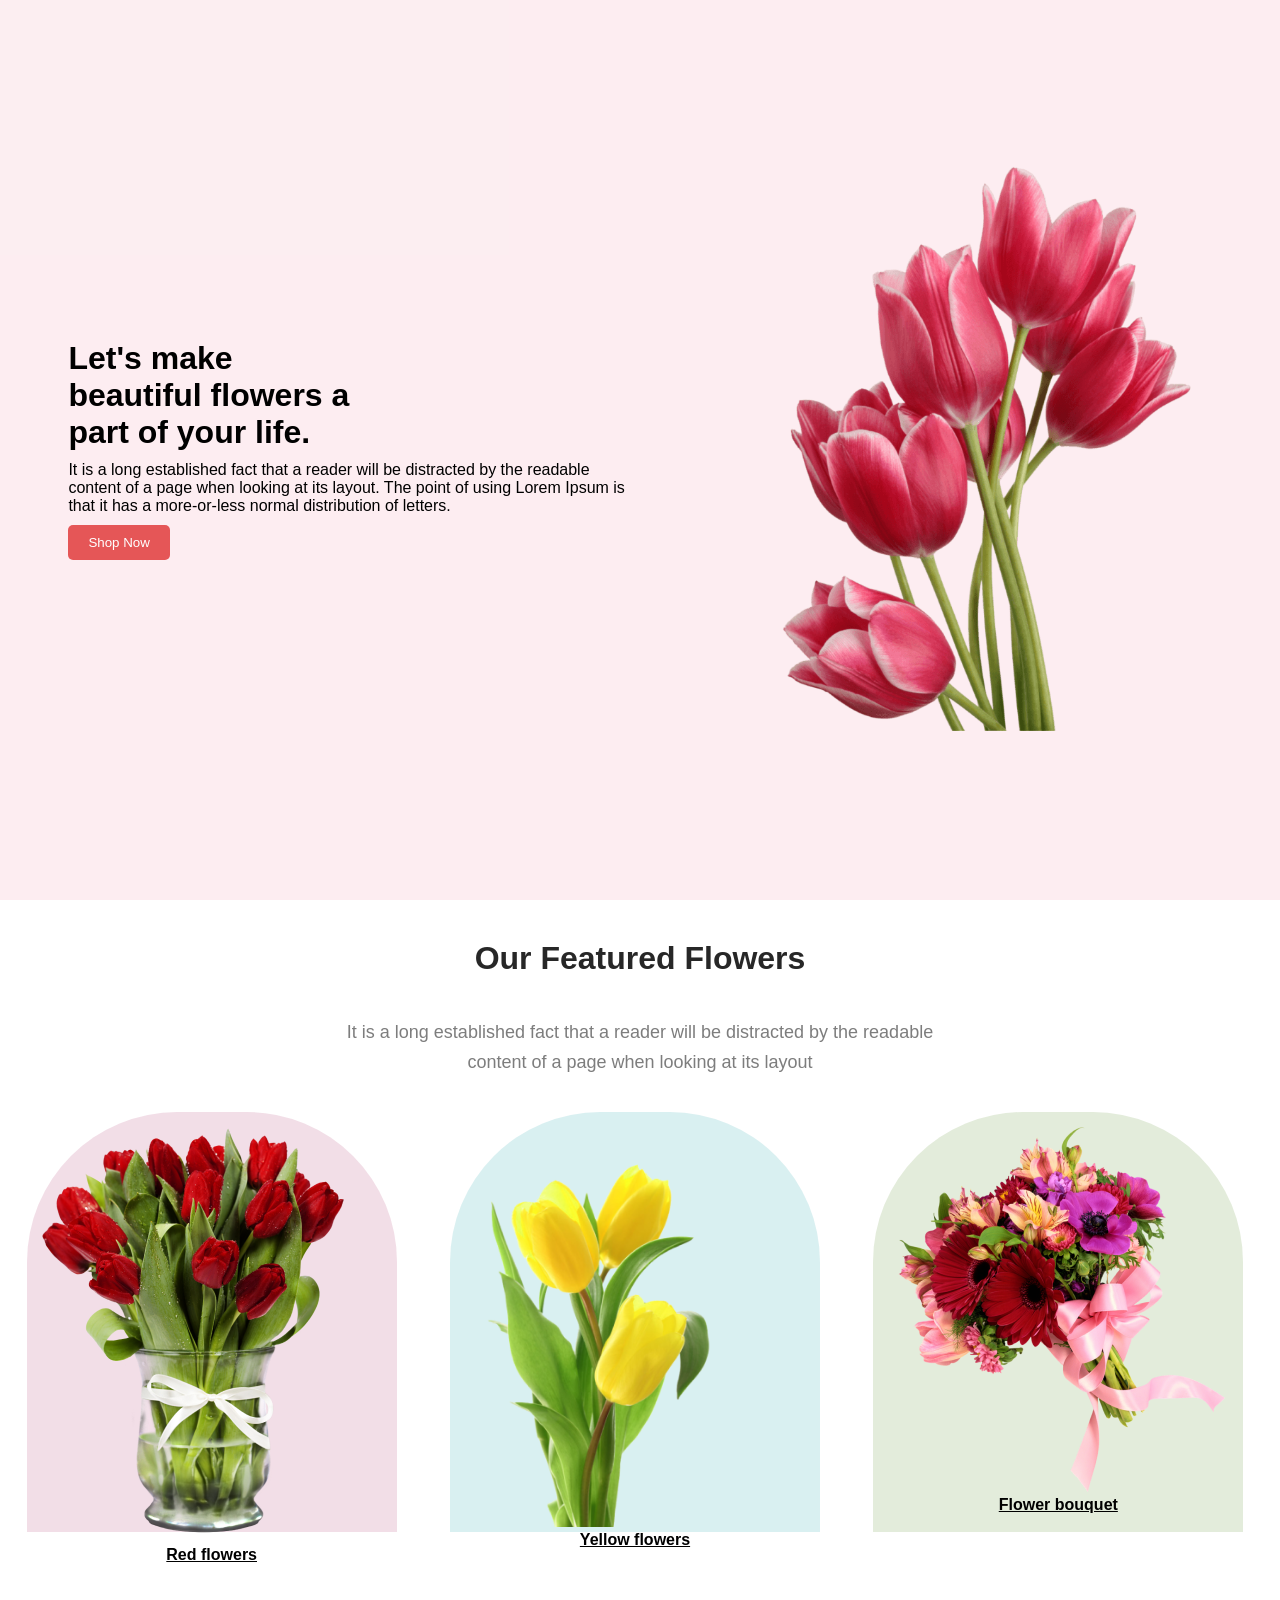
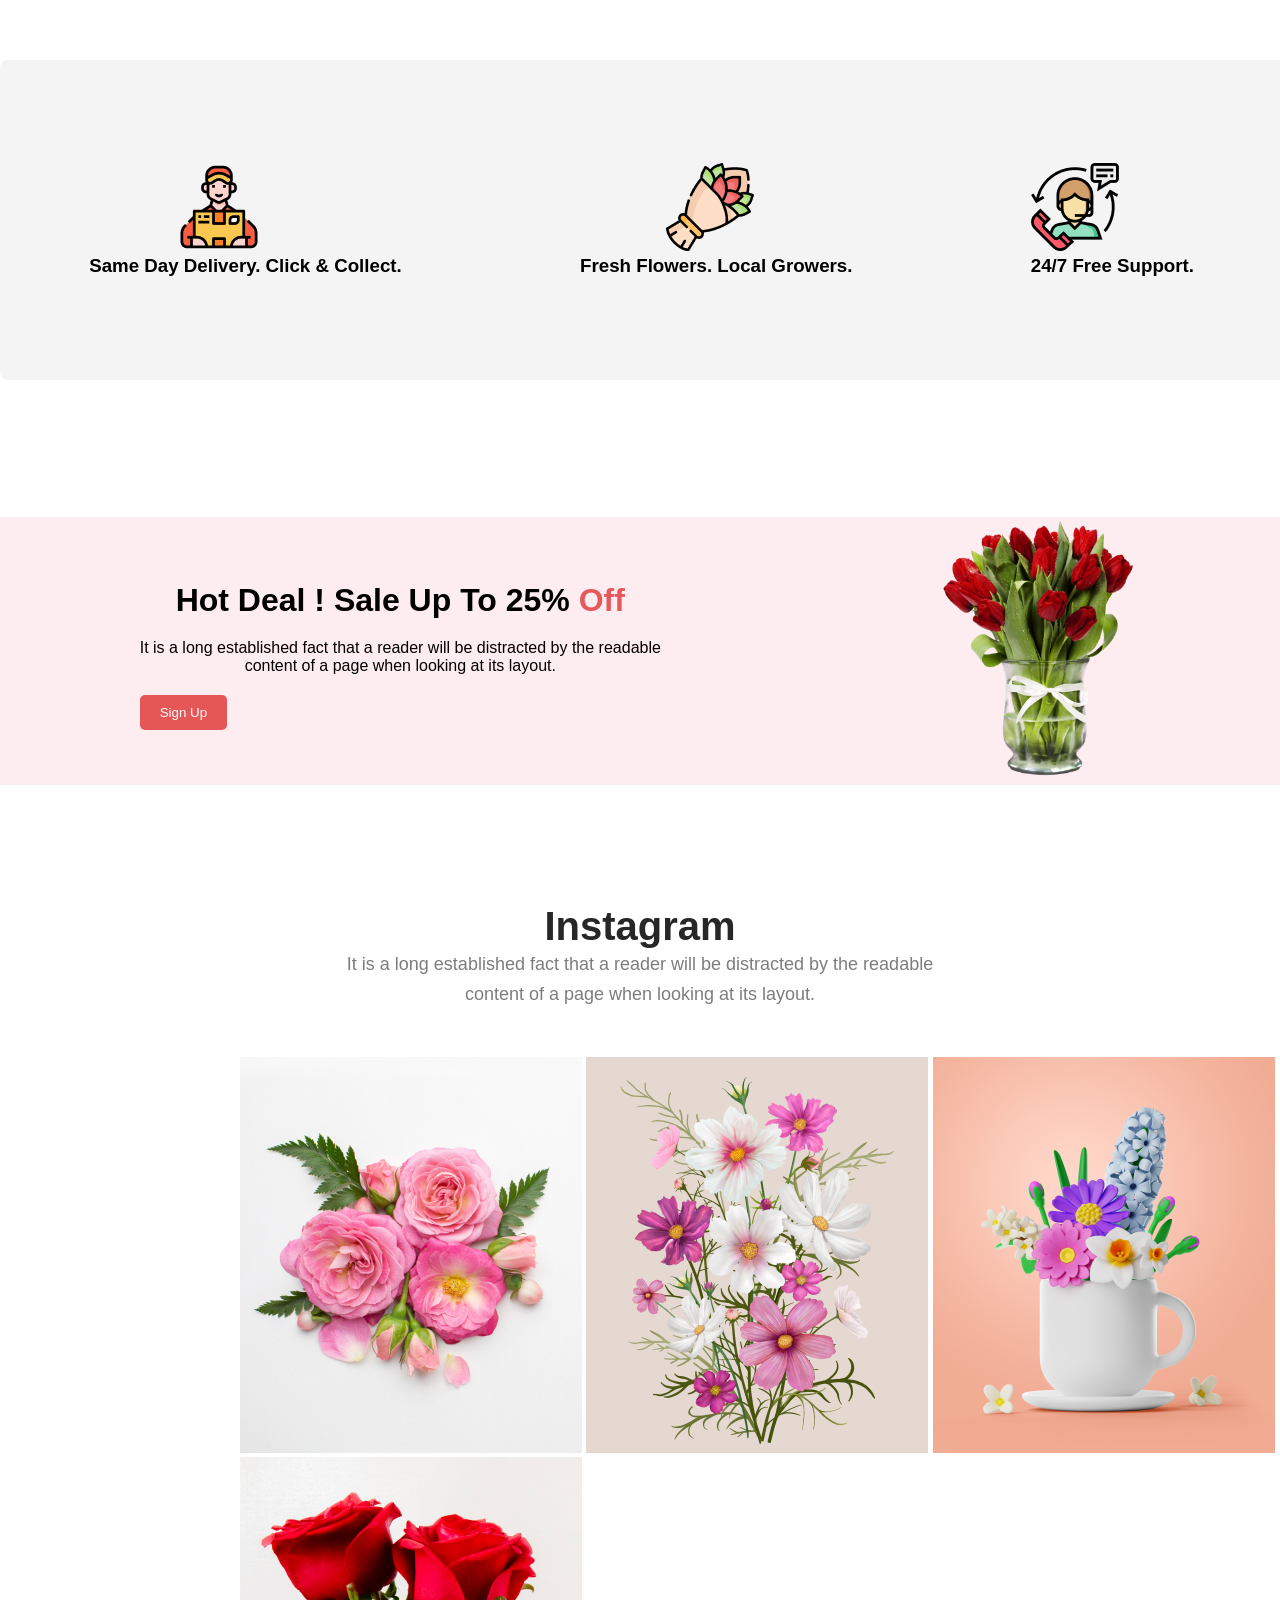
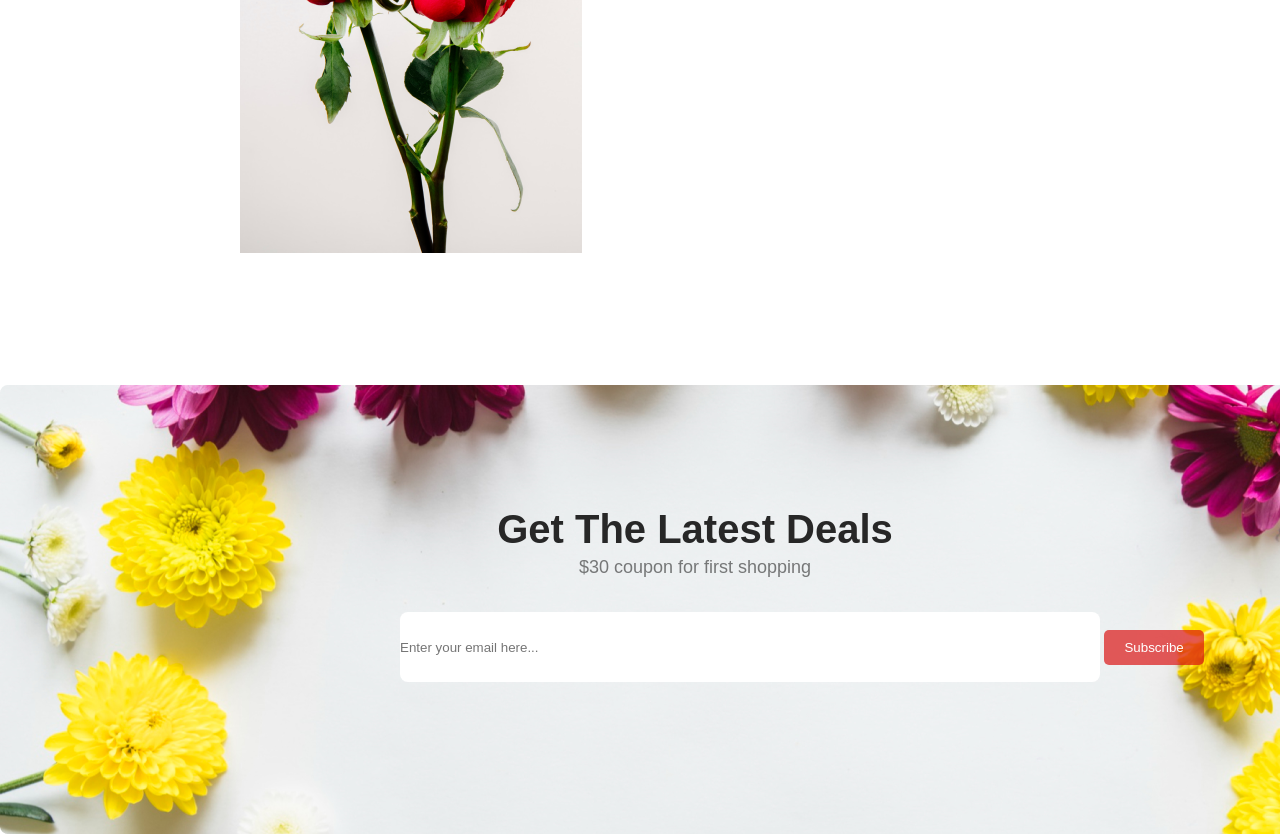
==== commit e4dbdb94: "latest details update" ====
--- a/flower-shop-assignment/Traial/traial.html
+++ b/flower-shop-assignment/Traial/traial.html
@@ -96,15 +96,16 @@
 
 
     <!-- get the latest details -->
-        <section>
-            <div class="Subscribecontainer">
-                <h1 class="description">Get The Latest Deals</h1>
-                <p>$30 coupon for first shopping</p>
-                <input class="input" placeholder="Enter your email here..." type="text" class="email">
-                <button class="btn" type="button">Subscribe</button>
-
-            </div>
-        </section>
+      <section class="latest-details">
+        <h1 class="latest-title">Get The Latest Deals</h1>
+        <p class="latest-title-description">$30 coupon for first shopping</p>
+        <div class="place"> 
+        <input placeholder="Enter your email here..." type="text" class="email">
+        <button class="btn">Subscribe</button>
+        </div>
+      </section>  
+    
+      
 
     </main>
     <footer>
--- a/flower-shop-assignment/Traial/style/style.css
+++ b/flower-shop-assignment/Traial/style/style.css
@@ -243,6 +243,47 @@
     line-height: 30px;
     margin-bottom: 48px;
 }
-.image-container{
- margin-left: 240px;   
-}
+
+.image-container {
+    margin-left: 240px;
+    margin-bottom: 128px;
+}
+
+.latest-details {
+    width: 1390px;
+    height: 449px;
+    margin: auto;
+    padding: 0px;
+    background-image: url('./back\ 9.png');
+}
+
+.latest-title {
+    color: #272727;
+    text-align: center;
+    font-size: 40px;
+    font-weight: 800;
+    padding-top: 122px;
+    padding-left: 534;
+}
+
+.latest-title-description {
+    color: rgba(39, 39, 39, 0.60);
+    text-align: center;
+    font-size: 18px;
+    font-weight: 400;
+    line-height: 30px;
+}
+.email{
+    border: none;
+    width: 700px;
+    height: 70px;
+    border-radius: 8px;
+    background: #FFF;
+    
+}
+.place{
+    margin-top: 30px;
+    padding-left: 400px;
+    justify-content: space-around;
+    align-items: center;
+}
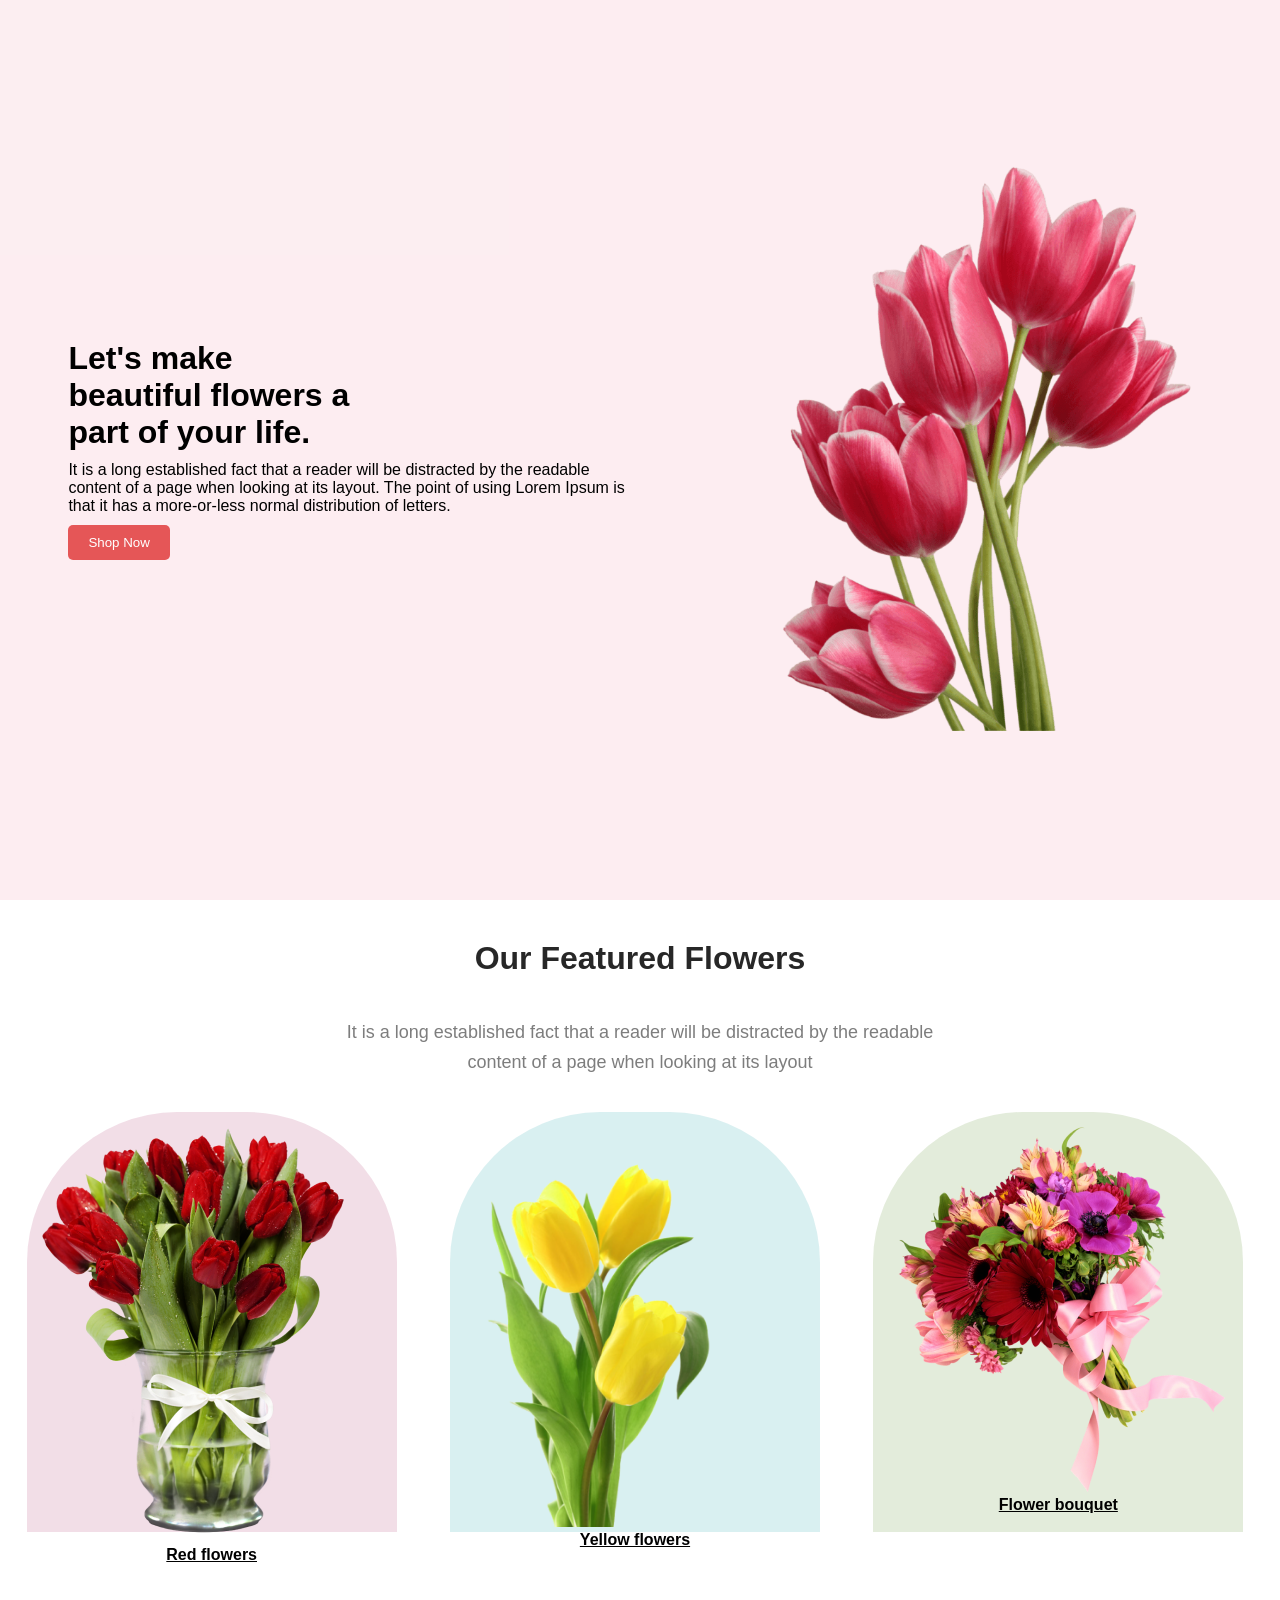
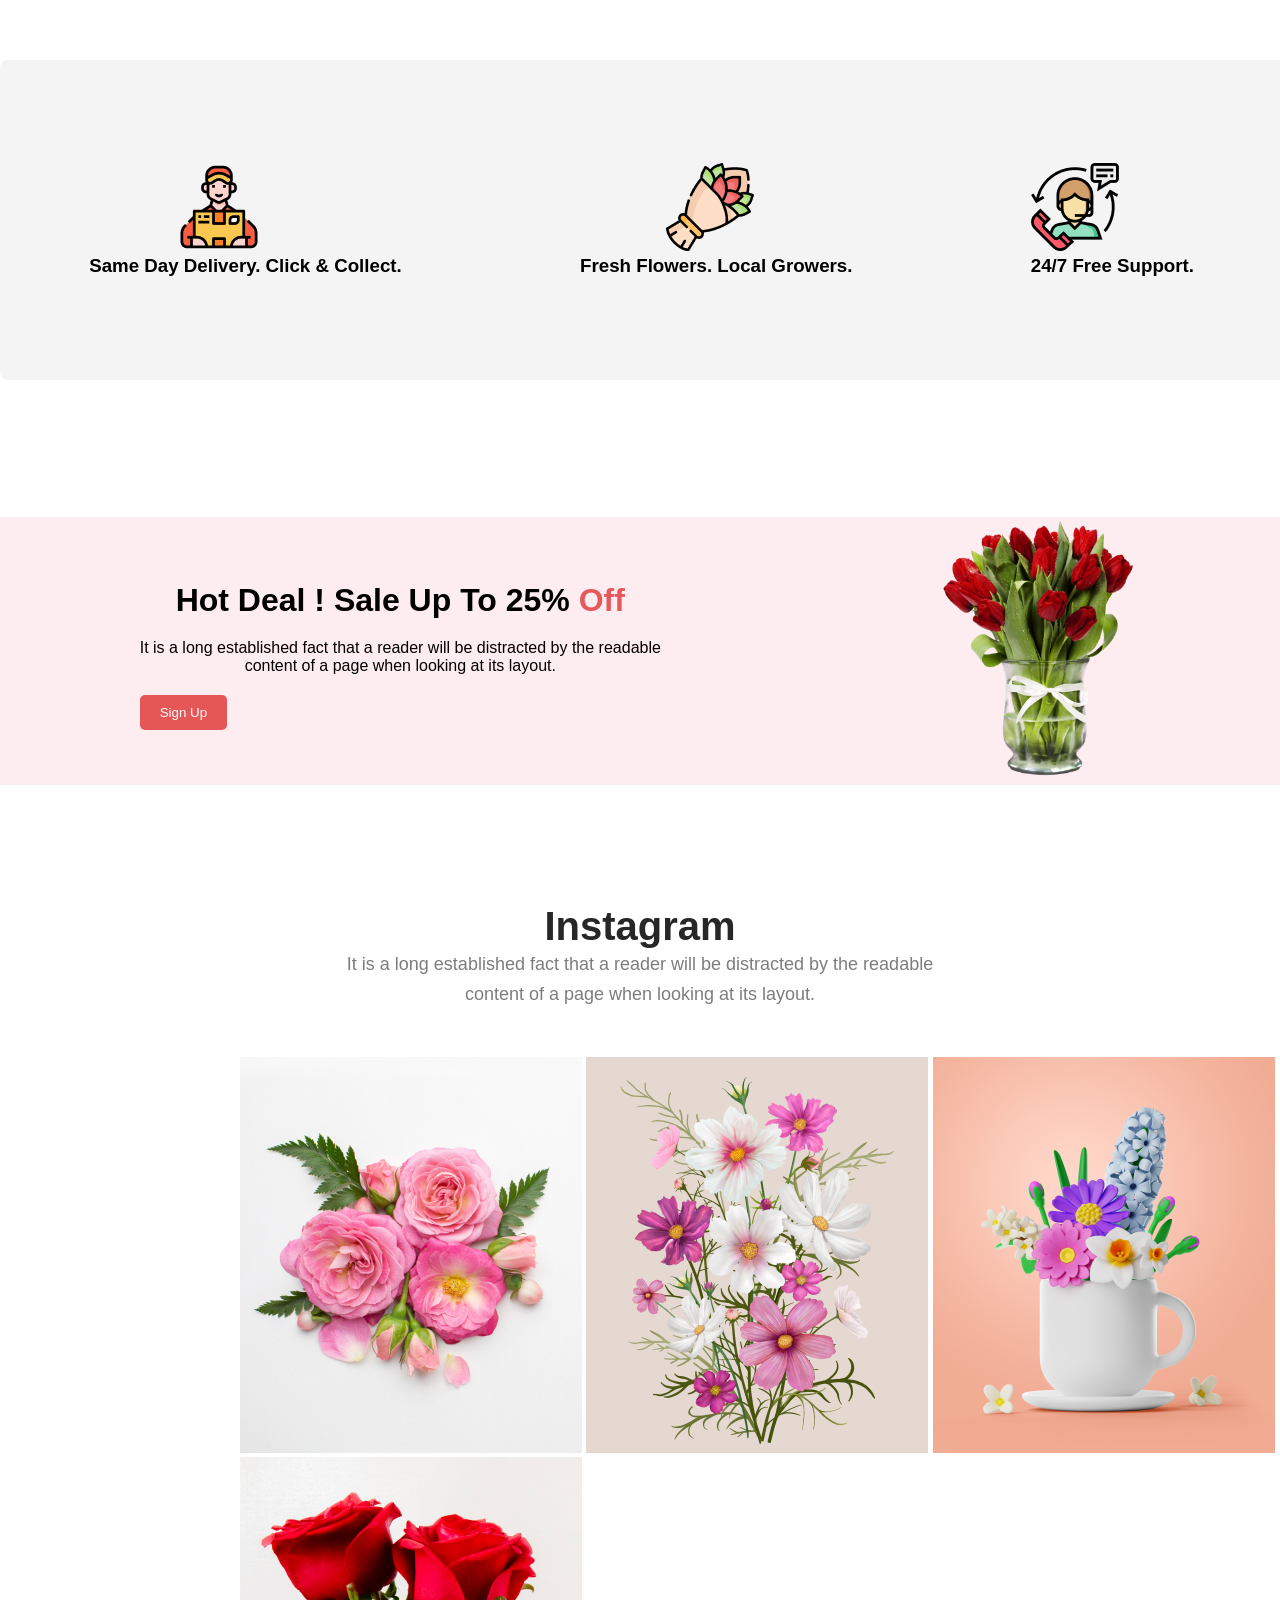
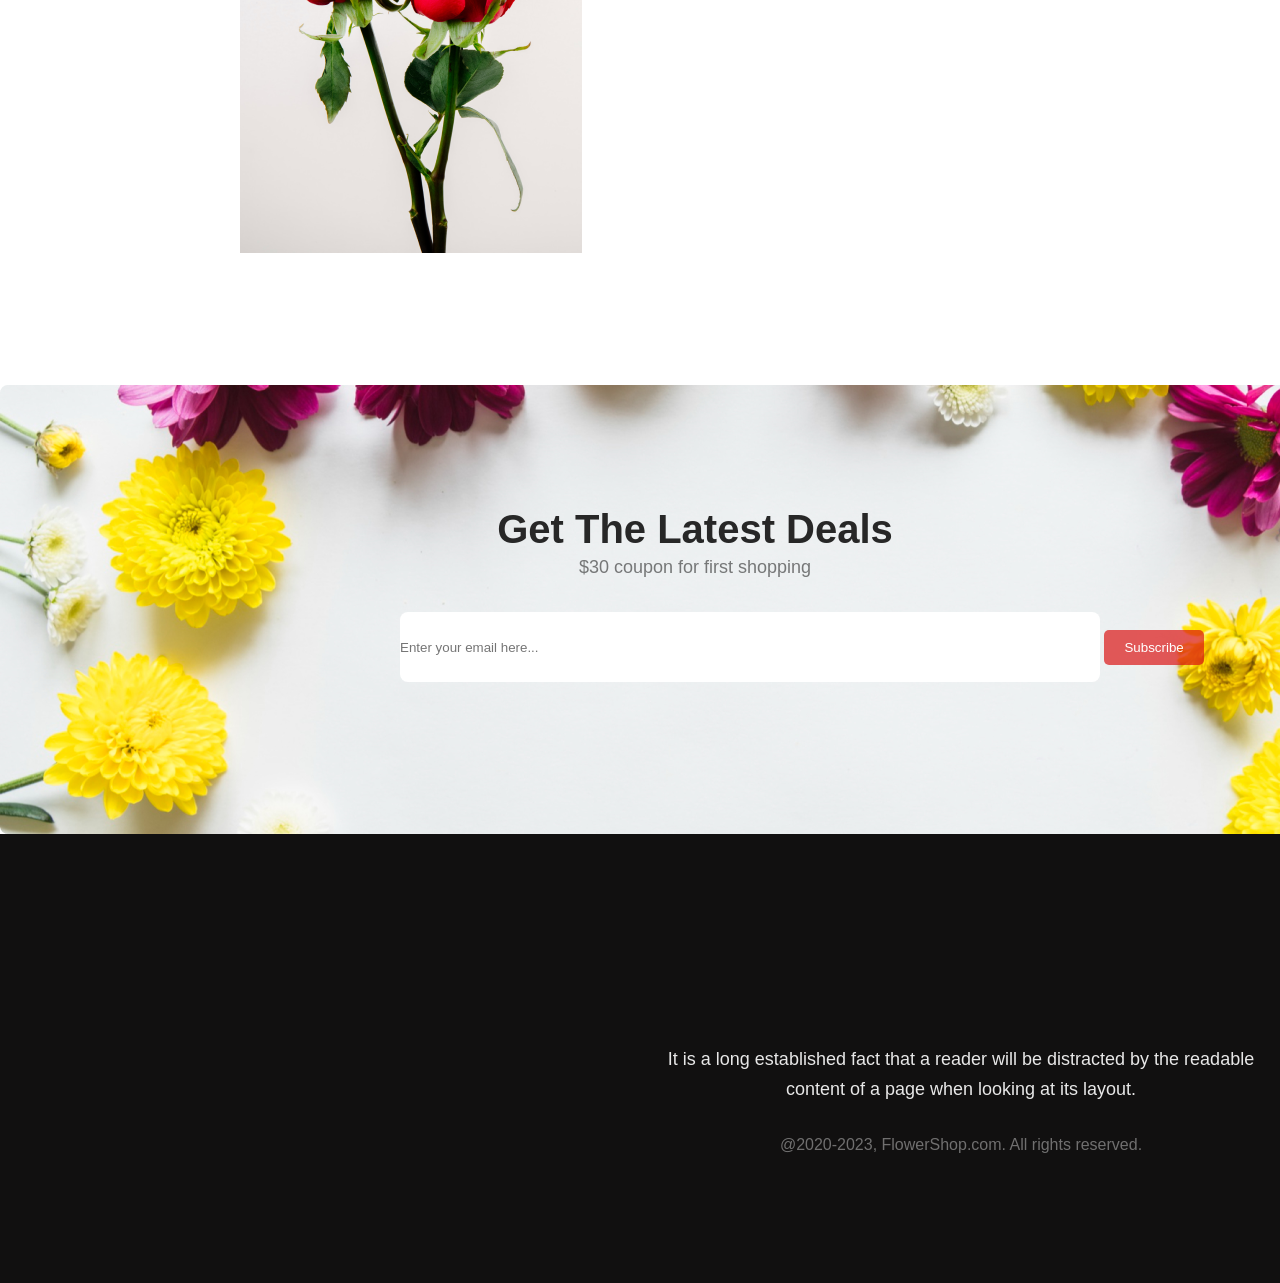
==== commit b72c7fd3: "end details added" ====
--- a/flower-shop-assignment/Traial/traial.html
+++ b/flower-shop-assignment/Traial/traial.html
@@ -104,12 +104,12 @@
         <button class="btn">Subscribe</button>
         </div>
       </section>  
-    
-      
-
     </main>
     <footer>
-
+        <section class="flowershop-container">
+            <p class="flowershop-description">It is a long established fact that a reader will be distracted by the readable <br> content of a page when looking at its layout.</p>
+            <p class="end-description">@2020-2023, FlowerShop.com. All rights reserved. </p>
+        </section>
 
     </footer>
 </body>
--- a/flower-shop-assignment/Traial/style/style.css
+++ b/flower-shop-assignment/Traial/style/style.css
@@ -273,17 +273,43 @@
     font-weight: 400;
     line-height: 30px;
 }
-.email{
+
+.email {
     border: none;
     width: 700px;
     height: 70px;
     border-radius: 8px;
     background: #FFF;
-    
-}
-.place{
+
+}
+
+.place {
     margin-top: 30px;
     padding-left: 400px;
     justify-content: space-around;
     align-items: center;
+}
+
+.flowershop-container {
+    background-color: #111010;
+    width: 1922px;
+    height: 449px;
+}
+
+.flowershop-description {
+    color: rgba(255, 255, 255, 0.90);
+    text-align: center;
+    font-size: 18px;
+    font-weight: 400;
+    line-height: 30px;
+    padding-top: 210px;
+    justify-content: space-around;
+    margin-bottom: 32px;
+}
+
+.end-description {
+    color: rgba(255, 255, 255, 0.40);
+    text-align: center;
+    font-size: 16px;
+    font-weight: 400;
 }
